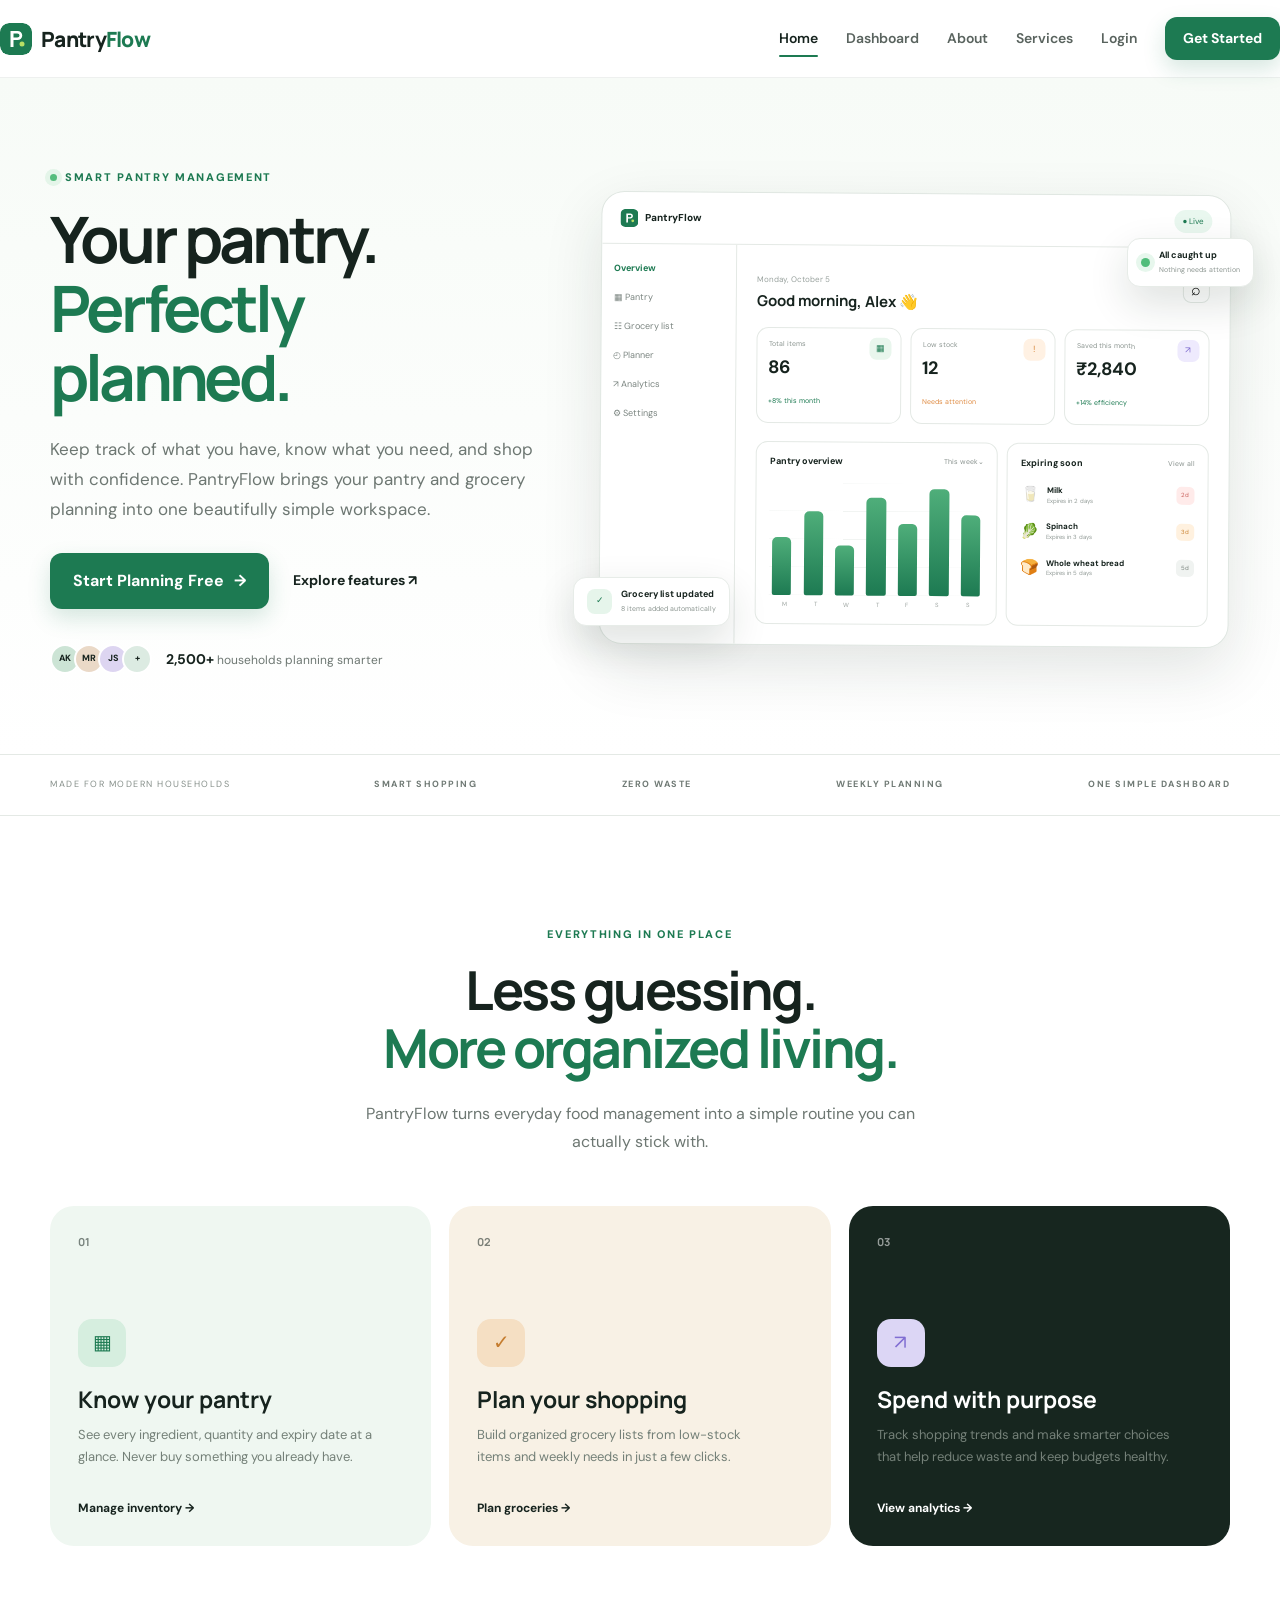
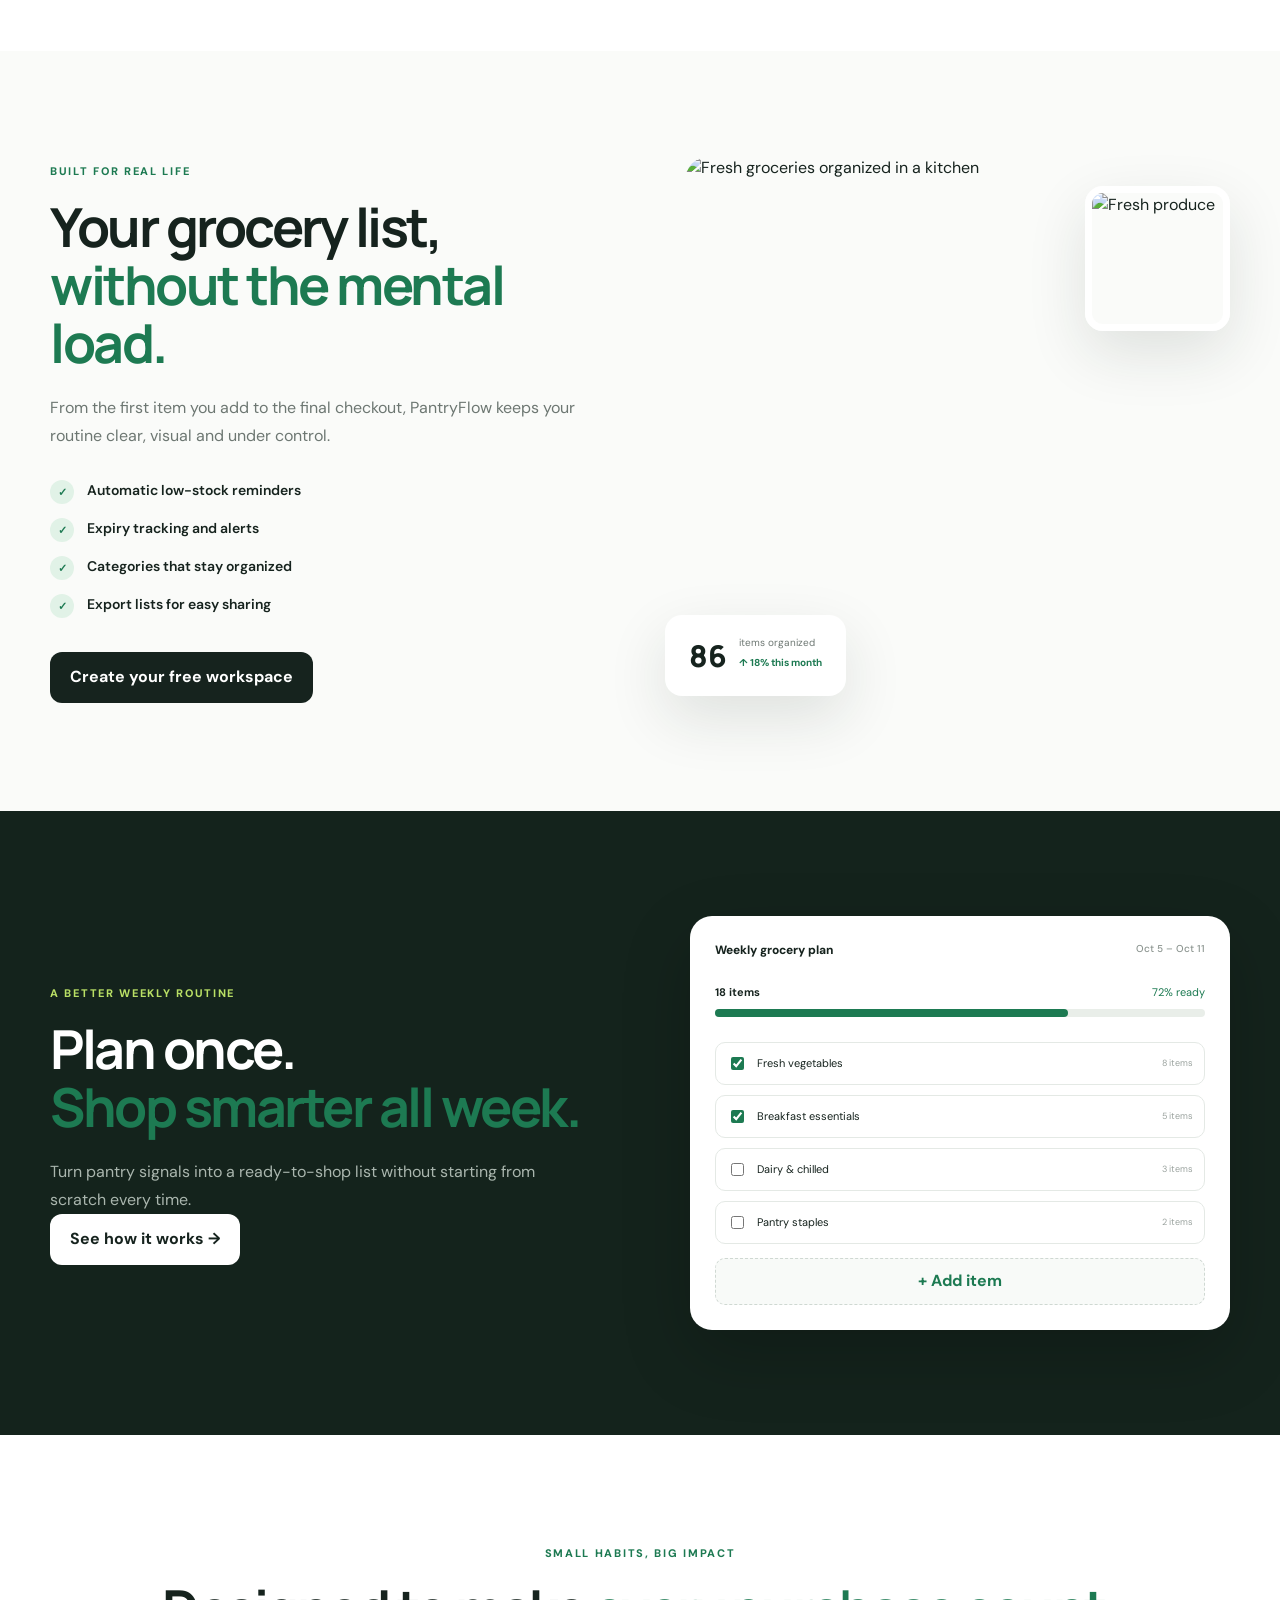
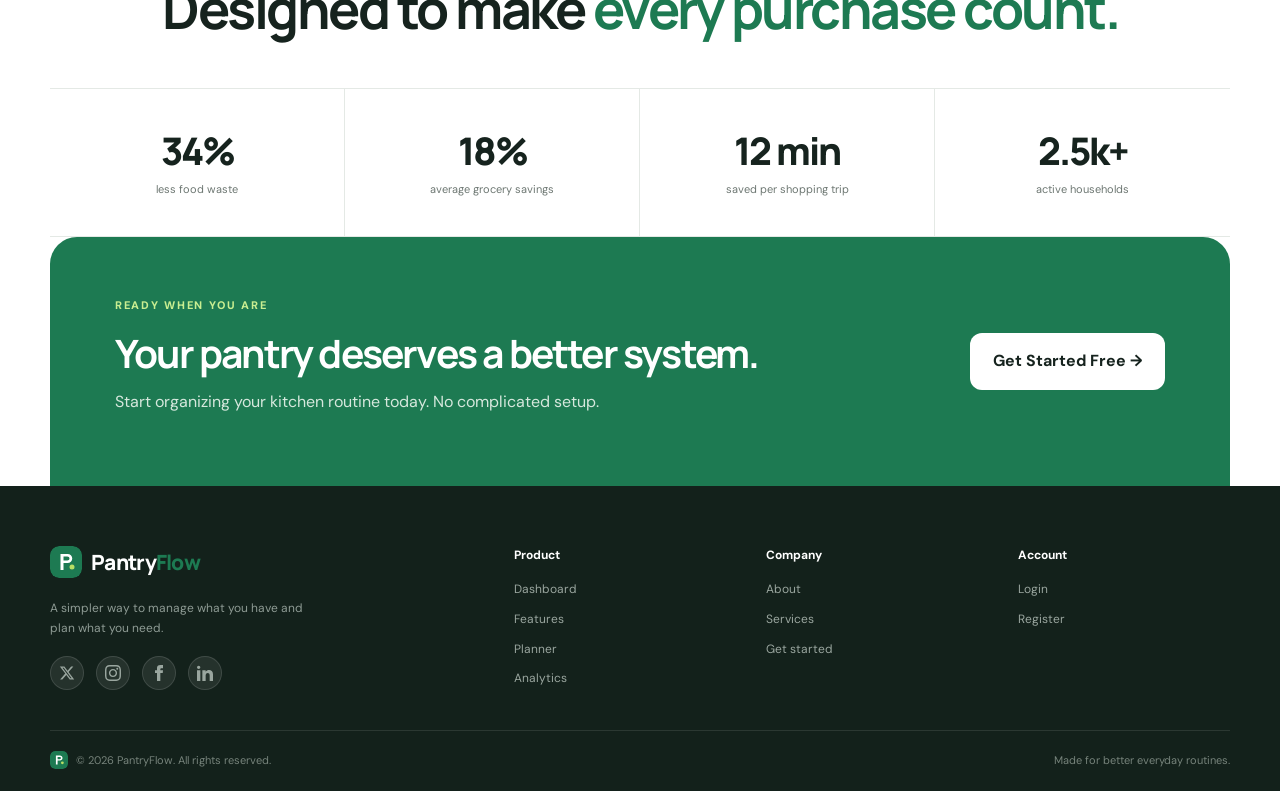
==== index.html @ ae9c7129 "first commit" ====
<!DOCTYPE html>
<html lang="en">
<head>
<meta charset="UTF-8">
<meta name="viewport" content="width=device-width,initial-scale=1.0">
<title>PantryFlow — Smart Pantry & Grocery Planner</title>
<meta name="description" content="A premium pantry management and grocery planning experience.">
<link rel="icon" type="image/svg+xml" href="assets/favicon.svg">
<link rel="preconnect" href="https://fonts.googleapis.com">
<link rel="preconnect" href="https://fonts.gstatic.com" crossorigin>
<link href="https://fonts.googleapis.com/css2?family=DM+Sans:wght@400;500;600;700&family=Manrope:wght@600;700;800&display=swap" rel="stylesheet">
<link rel="stylesheet" href="assets/style.css">
</head>
<body>
<header class="site-header">
  <div class="container nav-wrap">
    <a class="brand" href="index.html">
      <img src="assets/favicon.svg" alt="PantryFlow Logo" class="header-fav-icon">
      <span>Pantry<span class="accent">Flow</span></span>
    </a>
    <button class="menu-toggle" aria-label="Open navigation"><i></i><i></i><i></i></button>
    <nav class="main-nav">
      <a class="active" href="index.html">Home</a>
      <a href="dashboard.html">Dashboard</a>
      <a href="about.html">About</a>
      <a href="services.html">Services</a>
      <a href="login.html">Login</a>
      <a class="btn btn-primary nav-btn" href="register.html">Get Started</a>
    </nav>
  </div>
</header>

<main>
<section class="hero"><div class="container hero-grid">
<div class="hero-copy reveal"><span class="eyebrow"><span class="live-dot"></span> Smart pantry management</span>
<h1>Your pantry.<br><span>Perfectly planned.</span></h1>
<p>Keep track of what you have, know what you need, and shop with confidence. PantryFlow brings your pantry and grocery planning into one beautifully simple workspace.</p>
<div class="hero-actions"><a class="btn btn-primary btn-lg" href="register.html">Start Planning Free <b>→</b></a><a class="text-link" href="services.html">Explore features ↗</a></div>
<div class="trust"><div class="avatars"><span>AK</span><span>MR</span><span>JS</span><span>+</span></div><p><strong>2,500+</strong> households planning smarter</p></div></div>

<div class="hero-art reveal delay-1">
<div class="floating-note note-top"><span class="status-dot"></span><div><b>All caught up</b><small>Nothing needs attention</small></div></div>
<div class="dashboard-window">
<div class="dash-head"><div class="dash-brand"><img src="assets/favicon.svg" alt="Logo" style="width:18px;height:18px;border-radius:4px;"> PantryFlow</div><span class="live-pill">● Live</span></div>
<div class="dash-layout"><aside class="dash-side"><b>Overview</b><span>▦ Pantry</span><span>☷ Grocery list</span><span>◴ Planner</span><span>↗ Analytics</span><span>⚙ Settings</span></aside>
<div class="dash-content"><div class="dash-welcome"><div><small>Monday, October 5</small><h3>Good morning, Alex 👋</h3></div><button>⌕</button></div>
<div class="dash-stats"><div class="d-stat"><span>▦</span><small>Total items</small><strong>86</strong><em>+8% this month</em></div><div class="d-stat"><span class="orange">!</span><small>Low stock</small><strong>12</strong><em class="warn">Needs attention</em></div><div class="d-stat"><span class="purple">↗</span><small>Saved this month</small><strong>₹2,840</strong><em>+14% efficiency</em></div></div>
<div class="dash-panels"><div class="dash-panel"><div class="panel-title"><b>Pantry overview</b><small>This week⌄</small></div><div class="bar-chart"><i style="height:52%"></i><i style="height:75%"></i><i style="height:45%"></i><i style="height:88%"></i><i style="height:65%"></i><i style="height:96%"></i><i style="height:73%"></i></div><div class="chart-days"><span>M</span><span>T</span><span>W</span><span>T</span><span>F</span><span>S</span><span>S</span></div></div>
<div class="dash-panel"><div class="panel-title"><b>Expiring soon</b><a>View all</a></div><div class="food"><span>🥛</span><div><b>Milk</b><small>Expires in 2 days</small></div><mark class="red">2d</mark></div><div class="food"><span>🥬</span><div><b>Spinach</b><small>Expires in 3 days</small></div><mark class="amber">3d</mark></div><div class="food"><span>🍞</span><div><b>Whole wheat bread</b><small>Expires in 5 days</small></div><mark>5d</mark></div></div></div>
</div></div></div>
<div class="floating-note note-bottom"><span class="check">✓</span><div><b>Grocery list updated</b><small>8 items added automatically</small></div></div>
</div></div></section>

<section class="brand-strip"><div class="container"><span>MADE FOR MODERN HOUSEHOLDS</span><b>SMART SHOPPING</b><b>ZERO WASTE</b><b>WEEKLY PLANNING</b><b>ONE SIMPLE DASHBOARD</b></div></section>

<section class="section"><div class="container"><div class="section-head center reveal"><span class="eyebrow">Everything in one place</span><h2>Less guessing.<br><span>More organized living.</span></h2><p>PantryFlow turns everyday food management into a simple routine you can actually stick with.</p></div>
<div class="feature-grid">
<article class="feature-card light reveal"><div class="card-no">01</div><div class="big-icon green">▦</div><h3>Know your pantry</h3><p>See every ingredient, quantity and expiry date at a glance. Never buy something you already have.</p><a href="services.html">Manage inventory →</a></article>
<article class="feature-card warm reveal delay-1"><div class="card-no">02</div><div class="big-icon orange">✓</div><h3>Plan your shopping</h3><p>Build organized grocery lists from low-stock items and weekly needs in just a few clicks.</p><a href="services.html">Plan groceries →</a></article>
<article class="feature-card dark reveal delay-2"><div class="card-no">03</div><div class="big-icon purple">↗</div><h3>Spend with purpose</h3><p>Track shopping trends and make smarter choices that help reduce waste and keep budgets healthy.</p><a href="services.html">View analytics →</a></article>
</div></div></section>

<section class="section split"><div class="container split-grid"><div class="section-head reveal"><span class="eyebrow">Built for real life</span><h2>Your grocery list, <span>without the mental load.</span></h2><p>From the first item you add to the final checkout, PantryFlow keeps your routine clear, visual and under control.</p>
<ul class="checks"><li><b>✓</b> Automatic low-stock reminders</li><li><b>✓</b> Expiry tracking and alerts</li><li><b>✓</b> Categories that stay organized</li><li><b>✓</b> Export lists for easy sharing</li></ul><a class="btn btn-dark" href="register.html">Create your free workspace</a></div>
<div class="photo-stack reveal delay-1"><img class="main-photo" src="https://images.unsplash.com/photo-1542838132-92c53300491e?auto=format&fit=crop&w=1100&q=85" alt="Fresh groceries organized in a kitchen"><div class="photo-card"><strong>86</strong><span>items organized</span><em>↑ 18% this month</em></div><div class="photo-small"><img src="https://images.unsplash.com/photo-1601598851547-4302969d85b4?auto=format&fit=crop&w=500&q=80" alt="Fresh produce"></div></div></div></section>

<section class="section dark-section"><div class="container dark-grid"><div class="section-head reveal"><span class="eyebrow pale">A better weekly routine</span><h2>Plan once.<br><span>Shop smarter all week.</span></h2><p>Turn pantry signals into a ready-to-shop list without starting from scratch every time.</p><a class="btn btn-white" href="services.html">See how it works →</a></div><div class="planner-card reveal delay-1"><div class="planner-top"><span>Weekly grocery plan</span><small>Oct 5 – Oct 11</small></div><div class="planner-progress"><div><b>18 items</b><span>72% ready</span></div><i><b></b></i></div><div class="planner-list"><label><input type="checkbox" checked><span>Fresh vegetables</span><em>8 items</em></label><label><input type="checkbox" checked><span>Breakfast essentials</span><em>5 items</em></label><label><input type="checkbox"><span>Dairy & chilled</span><em>3 items</em></label><label><input type="checkbox"><span>Pantry staples</span><em>2 items</em></label></div><button class="full-btn">+ Add item</button></div></div></section>

<section class="section" style="padding-bottom: 0;"><div class="container stats-section"><div class="section-head center reveal"><span class="eyebrow">Small habits, big impact</span><h2>Designed to make <span>every purchase count.</span></h2></div><div class="numbers"><div><strong>34%</strong><span>less food waste</span></div><div><strong>18%</strong><span>average grocery savings</span></div><div><strong>12 min</strong><span>saved per shopping trip</span></div><div><strong>2.5k+</strong><span>active households</span></div></div></div></section>

<section class="cta"><div class="container cta-box"><div><span class="eyebrow">Ready when you are</span><h2>Your pantry deserves a better system.</h2><p>Start organizing your kitchen routine today. No complicated setup.</p></div><a class="btn btn-white btn-lg" href="register.html">Get Started Free →</a></div></section>
</main>

<footer class="footer">
  <div class="container footer-grid">
    <div>
      <a class="brand light-brand" href="index.html">
        <img src="assets/favicon.svg" alt="PantryFlow Logo" class="footer-fav-icon">
        <span>Pantry<span class="accent">Flow</span></span>
      </a>
      <p>A simpler way to manage what you have and plan what you need.</p>
      <div class="footer-social">
        <a href="#" class="social-icon" aria-label="Twitter">
          <svg viewBox="0 0 24 24"><path d="M18.244 2.25h3.308l-7.227 8.26 8.502 11.24H16.17l-5.214-6.817L4.99 21.75H1.68l7.73-8.835L1.254 2.25H8.08l4.713 6.231zm-1.161 17.52h1.833L7.084 4.126H5.117z"/></svg>
        </a>
        <a href="#" class="social-icon" aria-label="Instagram">
          <svg viewBox="0 0 24 24"><path d="M12 2.163c3.204 0 3.584.012 4.85.07 3.252.148 4.771 1.691 4.919 4.919.058 1.265.069 1.645.069 4.849 0 3.205-.012 3.584-.069 4.849-.149 3.225-1.664 4.771-4.919 4.919-1.266.058-1.644.07-4.85.07-3.204 0-3.584-.012-4.849-.07-3.26-.149-4.771-1.699-4.919-4.92-.058-1.265-.07-1.644-.07-4.849 0-3.204.013-3.583.07-4.849.149-3.227 1.664-4.771 4.919-4.919 1.266-.057 1.645-.069 4.849-.069zm0-2.163c-3.259 0-3.667.014-4.947.072-4.358.2-6.78 2.618-6.98 6.98-.059 1.281-.073 1.689-.073 4.948 0 3.259.014 3.668.072 4.948.2 4.358 2.618 6.78 6.98 6.98 1.281.058 1.689.072 4.948.072 3.259 0 3.668-.014 4.948-.072 4.354-.2 6.782-2.618 6.979-6.98.059-1.28.073-1.689.073-4.948 0-3.259-.014-3.667-.072-4.947-.196-4.354-2.617-6.78-6.979-6.98-1.281-.059-1.69-.073-4.949-.073zm0 5.838c-3.403 0-6.162 2.759-6.162 6.162s2.759 6.163 6.162 6.163 6.162-2.759 6.162-6.163c0-3.403-2.759-6.162-6.162-6.162zm0 10.162c-2.209 0-4-1.79-4-4 0-2.209 1.791-4 4-4s4 1.791 4 4c0 2.21-1.791 4-4 4zm6.406-11.845c-.796 0-1.441.645-1.441 1.44s.645 1.44 1.441 1.44c.795 0 1.439-.645 1.439-1.44s-.644-1.44-1.439-1.44z"/></svg>
        </a>
        <a href="#" class="social-icon" aria-label="Facebook">
          <svg viewBox="0 0 24 24"><path d="M9 8H6v4h3v12h5V12h3.642L18 8h-4V6.333C14 5.374 14.5 5 15.5 5H18V0h-3.808C10.592 0 9 1.583 9 4.615V8z"/></svg>
        </a>
        <a href="#" class="social-icon" aria-label="LinkedIn">
          <svg viewBox="0 0 24 24"><path d="M4.98 3.5c0 1.381-1.11 2.5-2.48 2.5s-2.48-1.119-2.48-2.5c0-1.38 1.11-2.5 2.48-2.5s2.48 1.12 2.48 2.5zm.02 4.5h-5v16h5v-16zm7.982 0h-4.968v16h4.969v-8.399c0-4.67 6.029-5.052 6.029 0v8.399h4.988v-10.131c0-7.88-8.922-7.593-11.018-3.714v-2.156z"/></svg>
        </a>
      </div>
    </div>
    <div><b>Product</b><a href="dashboard.html">Dashboard</a><a href="services.html">Features</a><a href="services.html">Planner</a><a href="services.html">Analytics</a></div>
    <div><b>Company</b><a href="about.html">About</a><a href="services.html">Services</a><a href="register.html">Get started</a></div>
    <div><b>Account</b><a href="login.html">Login</a><a href="register.html">Register</a></div>
  </div>
  <div class="container footer-bottom">
    <div class="footer-copy">
      <img src="assets/favicon.svg" alt="PantryFlow Favicon" class="footer-bottom-icon">
      <span>© 2026 PantryFlow. All rights reserved.</span>
    </div>
    <span>Made for better everyday routines.</span>
  </div>
</footer>

<button id="backToTop" class="back-to-top" aria-label="Back to top">↑</button>
<script src="assets/script.js"></script>
</body>
</html>
---- assets/style.css ----
:root {
  --green: #1d7a52;
  --green2: #2c9b68;
  --lime: #b9df65;
  --ink: #16231e;
  --muted: #6d7772;
  --line: #e4e9e5;
  --cream: #f6f3ea;
  --soft: #f4f7f4;
  --dark: #13211b;
  --orange: #f4a65a;
  --purple: #9583e6;
  --red: #df6d69;
  --white: #fff;
  --shadow: 0 22px 60px rgba(21, 43, 34, 0.12);
  --radius: 24px;
}

* {
  box-sizing: border-box;
}

html {
  scroll-behavior: smooth;
}

body {
  margin: 0;
  font-family: "DM Sans", sans-serif;
  color: var(--ink);
  background: #fff;
  line-height: 1.55;
}

h1, h2, h3 {
  font-family: "Manrope", sans-serif;
  line-height: 1.08;
  margin: 0;
}

a {
  text-decoration: none;
  color: inherit;
}

button, input, select {
  font: inherit;
}

.container {
  width: min(1180px, calc(100% - 48px));
  margin: auto;
}

/* Header & Navigation */
.site-header {
  height: 78px;
  display: flex;
  align-items: center;
  background: rgba(255, 255, 255, 0.94);
  backdrop-filter: blur(16px);
  border-bottom: 1px solid rgba(20, 50, 35, 0.07);
  position: sticky;
  top: 0;
  z-index: 50;
}

.nav-wrap {
  display: flex;
  align-items: center;
  justify-content: space-between;
  width: 100%;
}

.brand {
  display: inline-flex;
  align-items: center;
  gap: 9px;
  font: 800 21px "Manrope", sans-serif;
  letter-spacing: -0.7px;
  color: var(--ink);
}

.accent {
  color: var(--green);
}

.brand-mark {
  width: 35px;
  height: 35px;
  border-radius: 11px;
  display: grid;
  place-items: center;
  color: #fff;
  background: var(--green);
  font: 800 18px "Manrope", sans-serif;
  box-shadow: 0 8px 18px rgba(29, 122, 82, 0.2);
}

.brand-mark.mini {
  width: 25px;
  height: 25px;
  border-radius: 7px;
  font-size: 13px;
}

.header-fav-icon {
  width: 32px;
  height: 32px;
  border-radius: 9px;
  object-fit: cover;
}

.main-nav {
  display: flex;
  align-items: center;
  gap: 28px;
  font-size: 14px;
  font-weight: 600;
  color: #59635e;
}

.main-nav > a:not(.btn) {
  position: relative;
  padding: 24px 0;
  transition: color 0.2s ease;
}

.main-nav > a.active,
.main-nav > a:hover {
  color: var(--ink);
}

.main-nav > a.active:after {
  content: "";
  position: absolute;
  height: 2.5px;
  background: var(--green);
  bottom: 16px;
  left: 0;
  right: 0;
  border-radius: 2px;
}

.btn {
  border: 0;
  cursor: pointer;
  display: inline-flex;
  align-items: center;
  justify-content: center;
  gap: 10px;
  padding: 13px 20px;
  border-radius: 12px;
  font-weight: 700;
  transition: 0.25s;
}

.btn-primary {
  background: var(--green);
  color: #fff;
  box-shadow: 0 9px 22px rgba(29, 122, 82, 0.18);
}

.btn-primary:hover {
  background: #176443;
  transform: translateY(-2px);
}

.btn-lg {
  padding: 16px 23px;
}

.btn-dark {
  background: var(--ink);
  color: #fff;
}

.btn-white {
  background: #fff;
  color: var(--ink);
}

.nav-btn {
  padding: 11px 18px;
}

.menu-toggle {
  display: none;
  background: none;
  border: 0;
  cursor: pointer;
}

.sidebar-toggle {
  display: none;
}

/* Hero Section */
.hero {
  background: linear-gradient(180deg, #f7fbf7 0, #fff 100%);
  padding: 86px 0 80px;
  overflow: hidden;
}

.hero-grid {
  display: grid;
  grid-template-columns: 0.88fr 1.12fr;
  gap: 55px;
  align-items: center;
}

.eyebrow {
  display: inline-flex;
  align-items: center;
  gap: 8px;
  color: var(--green);
  text-transform: uppercase;
  letter-spacing: 1.7px;
  font-size: 11px;
  font-weight: 800;
  margin-bottom: 18px;
}

.live-dot {
  width: 7px;
  height: 7px;
  border-radius: 50%;
  background: #55bd7d;
  box-shadow: 0 0 0 5px #e4f5e9;
}

.hero h1 {
  font-size: clamp(46px, 5vw, 72px);
  letter-spacing: -3.8px;
  max-width: 620px;
}

.hero h1 span,
.section-head h2 span,
.inner-hero h1 span {
  color: var(--green);
}

.hero-copy > p {
  font-size: 17px;
  line-height: 1.75;
  color: var(--muted);
  max-width: 540px;
  margin: 24px 0 28px;
}

.hero-actions {
  display: flex;
  align-items: center;
  gap: 24px;
}

.text-link {
  font-weight: 700;
  font-size: 14px;
}

.text-link:hover {
  color: var(--green);
}

.trust {
  display: flex;
  align-items: center;
  gap: 14px;
  margin-top: 35px;
}

.trust p {
  margin: 0;
  color: var(--muted);
  font-size: 12px;
}

.trust p strong {
  color: var(--ink);
  font-size: 14px;
}

.avatars {
  display: flex;
}

.avatars span {
  width: 30px;
  height: 30px;
  border-radius: 50%;
  background: #dcebe2;
  border: 2px solid #fff;
  margin-left: -6px;
  display: grid;
  place-items: center;
  font-size: 9px;
  font-weight: 800;
}

.avatars span:first-child {
  margin: 0;
  background: #cce4d5;
}

.avatars span:nth-child(2) {
  background: #ead9c7;
}

.avatars span:nth-child(3) {
  background: #ddd5f1;
}

.hero-art {
  position: relative;
  min-width: 0;
}

.dashboard-window {
  background: #fff;
  border: 1px solid #e0e7e2;
  border-radius: 23px;
  box-shadow: var(--shadow);
  overflow: hidden;
  transform: rotate(0.4deg);
}

.dash-head {
  height: 52px;
  border-bottom: 1px solid var(--line);
  display: flex;
  align-items: center;
  justify-content: space-between;
  padding: 0 18px;
  font-size: 10px;
}

.dash-brand {
  display: flex;
  align-items: center;
  gap: 7px;
  font-weight: 800;
}

.live-pill {
  background: #e9f7ef;
  color: var(--green);
  padding: 5px 8px;
  border-radius: 20px;
  font-size: 8px;
}

.dash-layout {
  display: grid;
  grid-template-columns: 135px 1fr;
  min-height: 360px;
}

.dash-side {
  padding: 18px 12px;
  border-right: 1px solid var(--line);
  display: flex;
  flex-direction: column;
  gap: 15px;
  font-size: 9px;
  color: #7b8580;
}

.dash-side b {
  color: var(--green);
}

.dash-content {
  padding: 20px;
}

.dash-welcome {
  display: flex;
  justify-content: space-between;
  align-items: center;
}

.dash-welcome small {
  font-size: 8px;
  color: #99a29e;
}

.dash-welcome h3 {
  font-size: 15px;
  margin-top: 3px;
}

.dash-welcome button {
  border: 1px solid var(--line);
  background: #fff;
  border-radius: 8px;
  width: 27px;
  height: 27px;
}

.dash-stats {
  display: grid;
  grid-template-columns: repeat(3, 1fr);
  gap: 9px;
  margin: 18px 0;
}

.d-stat {
  border: 1px solid var(--line);
  border-radius: 12px;
  padding: 11px;
  position: relative;
}

.d-stat > span {
  position: absolute;
  right: 9px;
  top: 9px;
  background: #e9f6ed;
  color: var(--green);
  width: 22px;
  height: 22px;
  border-radius: 7px;
  display: grid;
  place-items: center;
  font-size: 9px;
}

.d-stat > span.orange {
  background: #fff1e3;
  color: #d8893d;
}

.d-stat > span.purple {
  background: #eeeafd;
  color: #7d69ce;
}

.d-stat small {
  display: block;
  font-size: 7px;
  color: #8b9590;
}

.d-stat strong {
  display: block;
  font-size: 18px;
  margin: 4px 0;
}

.d-stat em {
  font-size: 7px;
  color: var(--green);
  font-style: normal;
}

.d-stat em.warn {
  color: #df8b42;
}

.dash-panels {
  display: grid;
  grid-template-columns: 1.2fr 1fr;
  gap: 9px;
}

.dash-panel {
  border: 1px solid var(--line);
  border-radius: 12px;
  padding: 13px;
}

.panel-title {
  display: flex;
  justify-content: space-between;
  align-items: center;
  font-size: 9px;
}

.panel-title small,
.panel-title a {
  font-size: 7px;
  color: #89928e;
}

.bar-chart {
  height: 112px;
  display: flex;
  align-items: end;
  justify-content: space-around;
  gap: 6px;
  margin-top: 15px;
  background: repeating-linear-gradient(to bottom, transparent 0, transparent 27px, #f0f3f1 28px);
}

.bar-chart i {
  display: block;
  width: 9%;
  max-width: 20px;
  border-radius: 5px 5px 2px 2px;
  background: linear-gradient(#4fae7a, var(--green));
}

.chart-days {
  display: flex;
  justify-content: space-around;
  color: #9ba39f;
  font-size: 6px;
  margin-top: 5px;
}

.food {
  display: flex;
  align-items: center;
  gap: 7px;
  margin-top: 13px;
}

.food > span {
  font-size: 15px;
}

.food div {
  flex: 1;
}

.food b, .food small {
  display: block;
}

.food b {
  font-size: 8px;
}

.food small {
  font-size: 6px;
  color: #929b97;
}

.food mark, .item-list mark {
  font-size: 6px;
  border-radius: 5px;
  padding: 4px 5px;
  background: #f0f3f1;
  color: #77817b;
}

.food mark.red, .item-list mark.red {
  background: #ffebea;
  color: #c75e59;
}

.food mark.amber, .item-list mark.amber {
  background: #fff1df;
  color: #c98332;
}

.floating-note {
  position: absolute;
  background: #fff;
  border: 1px solid #e7ece8;
  box-shadow: 0 16px 40px rgba(18, 43, 31, 0.14);
  border-radius: 13px;
  padding: 10px 13px;
  display: flex;
  gap: 9px;
  align-items: center;
  z-index: 3;
  font-size: 9px;
}

.floating-note small, .floating-note b {
  display: block;
}

.floating-note small {
  color: #8b9590;
  font-size: 7px;
  margin-top: 2px;
}

.note-top {
  right: -24px;
  top: 45px;
}

.note-bottom {
  left: -27px;
  bottom: 20px;
}

.status-dot {
  width: 9px;
  height: 9px;
  background: #51bd7b;
  border-radius: 50%;
  box-shadow: 0 0 0 5px #e7f7ed;
}

.check {
  width: 25px;
  height: 25px;
  background: #e6f5eb;
  color: var(--green);
  border-radius: 8px;
  display: grid;
  place-items: center;
}

.brand-strip {
  border-top: 1px solid var(--line);
  border-bottom: 1px solid var(--line);
  padding: 23px 0;
  color: #87908b;
}

.brand-strip .container {
  display: flex;
  align-items: center;
  justify-content: space-between;
  font-size: 9px;
  letter-spacing: 1.5px;
}

.brand-strip b {
  font-size: 9px;
  color: #6f7974;
}

.section {
  padding: 105px 0;
}

.section-head h2 {
  font-size: clamp(38px, 4.2vw, 58px);
  letter-spacing: -2.5px;
}

.section-head > p {
  color: var(--muted);
  font-size: 16px;
  line-height: 1.75;
  max-width: 590px;
  margin: 22px 0 0;
}

.center {
  text-align: center;
}

.center > p {
  margin-left: auto;
  margin-right: auto;
}

.feature-grid {
  display: grid;
  grid-template-columns: repeat(3, 1fr);
  gap: 18px;
  margin-top: 50px;
}

.feature-card {
  min-height: 340px;
  border-radius: 24px;
  padding: 28px;
  position: relative;
  overflow: hidden;
}

.feature-card.light {
  background: #eff7f1;
}

.feature-card.warm {
  background: #f8f1e5;
}

.feature-card.dark {
  background: #17261f;
  color: #fff;
}

.card-no {
  font: 700 11px "Manrope", sans-serif;
  opacity: 0.55;
}

.big-icon {
  width: 48px;
  height: 48px;
  border-radius: 14px;
  display: grid;
  place-items: center;
  margin: 70px 0 20px;
  font-size: 20px;
}

.big-icon.green {
  background: #d6eedf;
  color: var(--green);
}

.big-icon.orange {
  background: #f5dfc3;
  color: #c57c2e;
}

.big-icon.purple {
  background: #dcd6f5;
  color: #806ed2;
}

.feature-card h3 {
  font-size: 23px;
}

.feature-card p {
  font-size: 13px;
  line-height: 1.7;
  color: #748078;
  max-width: 300px;
}

.dark-card p {
  color: #adb8b1;
}

.feature-card a {
  position: absolute;
  bottom: 28px;
  font-size: 12px;
  font-weight: 700;
}

.split {
  background: #fafbf9;
}

.split-grid {
  display: grid;
  grid-template-columns: 1fr 1fr;
  gap: 90px;
  align-items: center;
}

.checks {
  list-style: none;
  padding: 0;
  margin: 30px 0 34px;
  display: grid;
  gap: 14px;
}

.checks li {
  font-size: 14px;
  font-weight: 600;
}

.checks b {
  display: inline-grid;
  place-items: center;
  width: 24px;
  height: 24px;
  border-radius: 50%;
  background: #e1f2e7;
  color: var(--green);
  margin-right: 10px;
  font-size: 11px;
}

.photo-stack {
  position: relative;
  padding: 0 35px 50px 0;
}

.main-photo {
  width: 100%;
  height: 500px;
  object-fit: cover;
  border-radius: 25px;
  display: block;
}

.photo-card {
  position: absolute;
  left: -20px;
  bottom: 10px;
  background: #fff;
  padding: 20px 24px;
  border-radius: 17px;
  box-shadow: var(--shadow);
  display: grid;
  grid-template-columns: auto 1fr;
  column-gap: 12px;
}

.photo-card strong {
  font: 800 30px "Manrope", sans-serif;
  grid-row: span 2;
}

.photo-card span {
  font-size: 10px;
  color: var(--muted);
}

.photo-card em {
  font-size: 10px;
  color: var(--green);
  font-style: normal;
  font-weight: 700;
}

.photo-small {
  position: absolute;
  right: 0;
  top: 30px;
  width: 145px;
  height: 145px;
  border: 7px solid #fff;
  border-radius: 18px;
  overflow: hidden;
  box-shadow: var(--shadow);
}

.photo-small img {
  width: 100%;
  height: 100%;
  object-fit: cover;
}

.dark-section {
  background: #14231c;
  color: #fff;
}

.dark-section .section-head > p {
  color: #aab6ae;
}

.eyebrow.pale {
  color: #b9df65;
}

.dark-grid {
  display: grid;
  grid-template-columns: 1fr 1fr;
  gap: 100px;
  align-items: center;
}

.planner-card {
  background: #fff;
  color: var(--ink);
  border-radius: 22px;
  padding: 25px;
  box-shadow: 0 25px 70px rgba(0, 0, 0, 0.2);
}

.planner-top {
  display: flex;
  justify-content: space-between;
  font-size: 12px;
  font-weight: 800;
}

.planner-top small {
  font-weight: 500;
  color: #8a938e;
}

.planner-progress {
  margin: 25px 0;
}

.planner-progress div {
  display: flex;
  justify-content: space-between;
  font-size: 11px;
  margin-bottom: 8px;
}

.planner-progress span {
  color: var(--green);
}

.planner-progress > i {
  display: block;
  height: 8px;
  background: #e9eee9;
  border-radius: 20px;
}

.planner-progress > i b {
  display: block;
  width: 72%;
  height: 100%;
  background: var(--green);
  border-radius: 20px;
}

.planner-list {
  display: grid;
  gap: 10px;
}

.planner-list label {
  display: flex;
  align-items: center;
  gap: 10px;
  border: 1px solid var(--line);
  padding: 11px;
  border-radius: 10px;
  font-size: 11px;
}

.planner-list input {
  accent-color: var(--green);
}

.planner-list em {
  margin-left: auto;
  color: #9aa29e;
  font-size: 9px;
  font-style: normal;
}

.full-btn {
  width: 100%;
  margin-top: 14px;
  border: 1px dashed #cfd8d2;
  background: #f8faf8;
  border-radius: 10px;
  padding: 10px;
  color: var(--green);
  font-weight: 700;
}

.numbers {
  display: grid;
  grid-template-columns: repeat(4, 1fr);
  border-top: 1px solid var(--line);
  border-bottom: 1px solid var(--line);
  margin-top: 50px;
}

.numbers div {
  padding: 35px 20px;
  border-right: 1px solid var(--line);
  text-align: center;
}

.numbers div:last-child {
  border: 0;
}

.numbers strong {
  display: block;
  font: 800 38px "Manrope", sans-serif;
  letter-spacing: -2px;
}

.numbers span {
  font-size: 11px;
  color: var(--muted);
}

/* CTA Section - Touch section above with ZERO gap */
.cta {
  padding: 0;
  margin-top: 0;
}

.cta-box {
  background: var(--green);
  border-radius: 27px 27px 0 0;
  padding: 55px 65px;
  color: #fff;
  display: flex;
  align-items: center;
  justify-content: space-between;
  gap: 30px;
}

.cta-box .eyebrow {
  color: #c9ee91;
}

.cta-box h2 {
  font-size: 39px;
  letter-spacing: -1.8px;
  max-width: 650px;
}

.cta-box p {
  color: #d6e8dd;
}

/* Footer & Social Icons */
.footer {
  background: #13211b;
  color: #d8e0dc;
  padding: 60px 0 22px;
}

.footer-grid {
  display: grid;
  grid-template-columns: 2fr repeat(3, 1fr);
  gap: 40px;
}

.light-brand {
  color: #fff;
}

.footer-fav-icon {
  width: 32px;
  height: 32px;
  border-radius: 9px;
  object-fit: contain;
  vertical-align: middle;
}

.footer-grid p {
  color: #8e9b94;
  font-size: 12px;
  max-width: 280px;
  line-height: 1.7;
}

.footer-grid > div:not(:first-child) {
  display: flex;
  flex-direction: column;
  gap: 11px;
  font-size: 12px;
}

.footer-grid b {
  color: #fff;
  margin-bottom: 5px;
}

.footer-grid a:not(.brand) {
  color: #9aa69f;
}

.footer-grid a:hover {
  color: #fff;
}

.footer-social {
  display: flex;
  align-items: center;
  gap: 12px;
  margin-top: 18px;
}

.social-icon {
  width: 34px;
  height: 34px;
  border-radius: 50%;
  background: rgba(255, 255, 255, 0.08);
  border: 1px solid rgba(255, 255, 255, 0.12);
  display: grid;
  place-items: center;
  color: #a4b3aa;
  transition: all 0.25s ease;
}

.social-icon:hover {
  background: var(--green);
  color: #fff;
  border-color: var(--green);
  transform: translateY(-2px);
}

.social-icon svg {
  width: 16px;
  height: 16px;
  fill: currentColor;
}

.footer-bottom {
  border-top: 1px solid rgba(255, 255, 255, 0.1);
  margin-top: 40px;
  padding-top: 20px;
  display: flex;
  justify-content: space-between;
  align-items: center;
  color: #76837b;
  font-size: 11px;
}

.footer-copy {
  display: inline-flex;
  align-items: center;
  gap: 8px;
}

.footer-bottom-icon {
  width: 18px;
  height: 18px;
  border-radius: 5px;
  object-fit: contain;
}

/* Back to Top Button */
.back-to-top {
  position: fixed;
  bottom: 28px;
  right: 28px;
  width: 44px;
  height: 44px;
  border-radius: 50%;
  background: var(--green);
  color: #ffffff;
  border: 0;
  font-size: 18px;
  font-weight: bold;
  box-shadow: 0 8px 24px rgba(29, 122, 82, 0.35);
  cursor: pointer;
  display: grid;
  place-items: center;
  z-index: 999;
  opacity: 0;
  visibility: hidden;
  transition: opacity 0.3s ease, visibility 0.3s ease, transform 0.2s ease, background-color 0.2s ease;
}

.back-to-top.show {
  opacity: 1;
  visibility: visible;
}

.back-to-top:hover {
  background: #166041;
  transform: translateY(-3px);
}

/* Inner pages */
.inner-hero {
  padding: 95px 0 100px;
  background: #f4f8f4;
}

.inner-grid {
  display: grid;
  grid-template-columns: 1fr 1fr;
  gap: 70px;
  align-items: center;
}

.inner-hero h1 {
  font-size: clamp(48px, 5.5vw, 70px);
  letter-spacing: -3.8px;
}

.inner-hero p {
  font-size: 17px;
  line-height: 1.75;
  color: var(--muted);
  max-width: 580px;
  margin-top: 25px;
}

.inner-image img {
  width: 100%;
  height: 430px;
  object-fit: cover;
  border-radius: 27px;
  box-shadow: var(--shadow);
}

.story-grid {
  display: grid;
  grid-template-columns: 0.8fr 1.2fr;
  gap: 100px;
}

.large-copy {
  font: 600 23px/1.5 "Manrope", sans-serif;
  color: var(--ink);
}

.story-grid p:not(.large-copy) {
  color: var(--muted);
  line-height: 1.8;
}

.values {
  background: #fafbf9;
}

.value-grid {
  display: grid;
  grid-template-columns: repeat(3, 1fr);
  gap: 20px;
  margin-top: 50px;
}

.value-grid article {
  background: #fff;
  border: 1px solid var(--line);
  border-radius: 20px;
  padding: 28px;
}

.value-grid article > span {
  color: var(--green);
  font-weight: 800;
  font-size: 11px;
}

.value-grid h3 {
  font-size: 23px;
  margin: 50px 0 10px;
}

.value-grid p {
  color: var(--muted);
  font-size: 13px;
}

.image-banner {
  height: 470px;
  position: relative;
  overflow: hidden;
  color: #fff;
  display: flex;
  align-items: center;
}

.image-banner:after {
  content: "";
  position: absolute;
  inset: 0;
  background: linear-gradient(90deg, rgba(13, 34, 25, 0.78), rgba(13, 34, 25, 0.25));
}

.image-banner img {
  position: absolute;
  inset: 0;
  width: 100%;
  height: 100%;
  object-fit: cover;
}

.image-banner > div {
  position: relative;
  z-index: 2;
  width: min(1180px, calc(100% - 48px));
  margin: auto;
}

.image-banner h2 {
  font-size: 50px;
  letter-spacing: -2.5px;
  max-width: 650px;
}

.services-hero {
  padding-bottom: 75px;
}

.services-hero h1 {
  max-width: 800px;
  margin: auto;
}

.service-grid {
  display: grid;
  grid-template-columns: repeat(3, 1fr);
  gap: 18px;
}

.service-card {
  border: 1px solid var(--line);
  border-radius: 22px;
  padding: 28px;
  min-height: 290px;
  transition: 0.25s;
}

.service-card:hover {
  transform: translateY(-5px);
  box-shadow: var(--shadow);
  border-color: #cfded4;
}

.service-icon {
  width: 52px;
  height: 52px;
  border-radius: 15px;
  display: grid;
  place-items: center;
  font-size: 20px;
  margin-bottom: 30px;
}

.service-icon.green {
  background: #e0f2e6;
  color: var(--green);
}

.service-icon.orange {
  background: #fff0dd;
  color: #cf8431;
}

.service-icon.purple {
  background: #eeeafd;
  color: #806fd0;
}

.service-icon.blue {
  background: #e4f0f8;
  color: #4682ad;
}

.service-icon.red {
  background: #fbe7e6;
  color: #c25c58;
}

.service-icon.dark {
  background: #e8ece9;
  color: #33443c;
}

.service-card > span {
  font-size: 10px;
  color: #9ba39e;
}

.service-card h3 {
  font-size: 21px;
  margin: 7px 0;
}

.service-card p {
  font-size: 12px;
  color: var(--muted);
  line-height: 1.7;
}

.service-card a {
  font-size: 11px;
  font-weight: 800;
  color: var(--green);
}

.feature-showcase {
  background: #f7f8f5;
}

.showcase-grid {
  display: grid;
  grid-template-columns: 1fr 1fr;
  gap: 85px;
  align-items: center;
}

.showcase-image img {
  width: 100%;
  height: 470px;
  object-fit: cover;
  border-radius: 25px;
}

/* Authentication Pages (Login & Register) */
.auth-body {
  min-height: 100vh;
  background: #f3f7f3;
  margin: 0;
}

/* Brand logo positioned directly ABOVE the heading inside form card */
.auth-form-brand {
  display: inline-flex;
  align-items: center;
  gap: 9px;
  margin-bottom: 22px;
  font: 800 24px "Manrope", sans-serif;
  color: var(--ink);
  text-decoration: none;
}

.auth-shell {
  min-height: 100vh;
  display: grid;
  grid-template-columns: 1.05fr 0.95fr;
}

.auth-visual {
  background: linear-gradient(90deg, rgba(11, 34, 24, 0.75), rgba(11, 34, 24, 0.2)), url("https://images.unsplash.com/photo-1556911220-bff31c812dba?auto=format&fit=crop&w=1500&q=85") center/cover;
  position: relative;
  color: #fff;
}

.register-visual {
  background: linear-gradient(90deg, rgba(11, 34, 24, 0.78), rgba(11, 34, 24, 0.15)), url("https://images.unsplash.com/photo-1543353071-873f17a7a088?auto=format&fit=crop&w=1500&q=85") center/cover;
}

.auth-overlay {
  position: absolute;
  left: 11%;
  bottom: 11%;
  max-width: 530px;
}

.auth-overlay h1 {
  font-size: 52px;
  letter-spacing: -2.8px;
}

.auth-overlay h1 span {
  color: #c3e87a;
}

.auth-overlay p {
  color: #dce7e0;
  max-width: 450px;
}

.auth-mini, .testimonial {
  margin-top: 30px;
  background: rgba(255, 255, 255, 0.13);
  backdrop-filter: blur(12px);
  border: 1px solid rgba(255, 255, 255, 0.15);
  border-radius: 15px;
  padding: 15px 18px;
  display: inline-flex;
  gap: 12px;
  align-items: center;
  font-size: 11px;
}

.auth-mini b {
  font-size: 25px;
}

.auth-mini span {
  color: #dce6e0;
}

.testimonial {
  display: block;
  max-width: 330px;
  color: #fff;
  line-height: 1.5;
}

.testimonial small {
  display: block;
  color: #bdd4c7;
  margin-top: 7px;
}

.auth-panel {
  display: flex;
  align-items: center;
  justify-content: center;
  padding: 60px 50px;
  background: #fff;
}

.auth-form {
  width: min(410px, 100%);
}

.auth-form h2 {
  font-size: 38px;
  letter-spacing: -1.8px;
}

.muted {
  color: var(--muted);
  font-size: 13px;
}

.auth-form form {
  margin-top: 27px;
  display: grid;
  gap: 16px;
}

.auth-form label {
  display: grid;
  gap: 7px;
  font-size: 11px;
  font-weight: 700;
}

.auth-form input, .auth-form select {
  width: 100%;
  height: 47px;
  border: 1px solid #dce3de;
  border-radius: 11px;
  padding: 0 13px;
  outline: 0;
  background: #fff;
}

.auth-form input:focus {
  border-color: var(--green);
  box-shadow: 0 0 0 3px #e6f3ea;
}

.password {
  position: relative;
}

.password input {
  padding-right: 55px;
}

.show-pass {
  position: absolute;
  right: 7px;
  top: 7px;
  height: 33px;
  border: 0;
  background: #f0f4f1;
  border-radius: 8px;
  font-size: 9px;
  font-weight: 700;
  color: var(--green);
  cursor: pointer;
}

.form-row {
  display: flex !important;
  flex-direction: row;
  justify-content: space-between;
  align-items: center;
  font-size: 10px !important;
}

.form-row a, .switch a {
  color: var(--green);
  font-weight: 700;
}

.check-label {
  display: flex !important;
  align-items: center;
  gap: 7px !important;
  font-weight: 500 !important;
}

.check-label input {
  width: 15px;
  height: 15px;
}

.submit-btn {
  width: 100%;
  height: 49px;
}

.or {
  display: flex;
  align-items: center;
  gap: 10px;
  margin: 22px 0;
  color: #a1aaa5;
  font-size: 10px;
}

.or:before, .or:after {
  content: "";
  height: 1px;
  background: var(--line);
  flex: 1;
}

.social-btn {
  height: 47px;
  width: 100%;
  border: 1px solid var(--line);
  background: #fff;
  border-radius: 11px;
  font-weight: 700;
  font-size: 11px;
  cursor: pointer;
}

.switch {
  text-align: center;
  color: #89928d;
  font-size: 11px;
  margin-top: 24px;
}

.terms {
  font-size: 10px !important;
}

.terms input {
  flex: 0 0 auto;
}

/* Dashboard Views & Component Styling */
.app-body {
  background: #f5f7f5;
}

.app-top {
  height: 72px;
  background: #fff;
  border-bottom: 1px solid var(--line);
  display: flex;
  align-items: center;
  position: sticky;
  top: 0;
  z-index: 50;
}

.app-top-inner {
  display: flex;
  align-items: center;
  justify-content: space-between;
  gap: 20px;
  width: 100%;
}

.app-search {
  border: 1px solid var(--line);
  border-radius: 10px;
  width: 280px;
  height: 38px;
  display: flex;
  align-items: center;
  padding: 0 12px;
  gap: 8px;
  color: #9aa39e;
  font-size: 12px;
}

.app-user {
  display: flex;
  align-items: center;
  gap: 10px;
}

.app-user button {
  border: 0;
  background: none;
  cursor: pointer;
  font-size: 16px;
}

.user-avatar {
  width: 34px;
  height: 34px;
  border-radius: 50%;
  background: #d8e9df;
  color: var(--green);
  display: grid;
  place-items: center;
  font-size: 10px;
  font-weight: 800;
}

.app-user b, .app-user small {
  display: block;
}

.app-user b {
  font-size: 10px;
}

.app-user small {
  font-size: 8px;
  color: #929b96;
}

.app-user > a {
  margin-left: 6px;
  color: #8b9590;
  font-size: 14px;
}

.app-shell {
  display: grid;
  grid-template-columns: 230px 1fr;
  min-height: calc(100vh - 72px);
}

.app-sidebar {
  background: #fff;
  border-right: 1px solid var(--line);
  padding: 27px 16px;
  display: flex;
  flex-direction: column;
}

.sidebar-section {
  display: grid;
  gap: 5px;
  margin-bottom: 28px;
}

.sidebar-section > small {
  font-size: 8px;
  text-transform: uppercase;
  letter-spacing: 1.4px;
  color: #a2aaa5;
  padding: 0 12px 7px;
}

.sidebar-section a {
  padding: 10px 12px;
  border-radius: 9px;
  color: #748078;
  font-size: 11px;
  font-weight: 600;
  cursor: pointer;
  transition: all 0.2s ease;
}

.sidebar-section a span {
  display: inline-block;
  width: 23px;
}

.sidebar-section a.side-active, .sidebar-section a:hover {
  background: #eaf5ee;
  color: var(--green);
}

.upgrade-card {
  margin-top: auto;
  background: #163127;
  color: #fff;
  border-radius: 14px;
  padding: 16px;
}

.upgrade-card b {
  font: 700 12px "Manrope", sans-serif;
}

.upgrade-card p {
  font-size: 9px;
  color: #b9c7c0;
  line-height: 1.5;
}

.upgrade-card button {
  width: 100%;
  border: 0;
  background: #c4e879;
  color: #183024;
  border-radius: 8px;
  padding: 8px;
  font-size: 9px;
  font-weight: 800;
  cursor: pointer;
}

.app-main {
  padding: 38px 0 60px;
}

.dash-view {
  animation: fadeIn 0.3s ease;
}

@keyframes fadeIn {
  from { opacity: 0; transform: translateY(6px); }
  to { opacity: 1; transform: translateY(0); }
}

.app-heading {
  display: flex;
  justify-content: space-between;
  align-items: flex-end;
  margin-bottom: 28px;
}

.app-heading h1 {
  font-size: 31px;
  letter-spacing: -1.5px;
}

.app-heading p {
  margin: 5px 0 0;
  color: #8a938e;
  font-size: 12px;
}

.overview-cards {
  display: grid;
  grid-template-columns: repeat(4, 1fr);
  gap: 13px;
}

.overview-card {
  background: #fff;
  border: 1px solid var(--line);
  border-radius: 15px;
  padding: 17px;
  display: flex;
  gap: 12px;
  align-items: center;
}

.round-icon {
  width: 39px;
  height: 39px;
  border-radius: 11px;
  display: grid;
  place-items: center;
  font-weight: 800;
}

.round-icon.green {
  background: #e3f3e8;
  color: var(--green);
}

.round-icon.orange {
  background: #fff0de;
  color: #cf8331;
}

.round-icon.red {
  background: #fce8e7;
  color: #ca5e59;
}

.round-icon.purple {
  background: #eeeafd;
  color: #7d69cd;
}

.overview-card small, .overview-card strong, .overview-card em {
  display: block;
}

.overview-card small {
  font-size: 8px;
  color: #8c9691;
}

.overview-card strong {
  font: 800 21px "Manrope", sans-serif;
  margin: 2px 0;
}

.overview-card em {
  font-size: 8px;
  color: var(--green);
  font-style: normal;
}

.overview-card em.warning {
  color: #d9893b;
}

.app-grid {
  display: grid;
  grid-template-columns: 1.35fr 0.9fr;
  gap: 14px;
  margin-top: 14px;
}

.app-card {
  background: #fff;
  border: 1px solid var(--line);
  border-radius: 16px;
  padding: 19px;
}

.chart-card {
  grid-row: span 2;
}

.app-card-head {
  display: flex;
  justify-content: space-between;
  align-items: flex-start;
}

.app-card-head b {
  display: block;
  font-size: 12px;
}

.app-card-head small {
  display: block;
  font-size: 8px;
  color: #969f9a;
  margin-top: 4px;
}

.app-card-head a {
  font-size: 9px;
  color: var(--green);
  font-weight: 800;
  cursor: pointer;
}

.app-card-head select {
  border: 1px solid var(--line);
  border-radius: 7px;
  font-size: 8px;
  padding: 5px;
  background: #fff;
}

.large-chart {
  height: 260px;
  position: relative;
  margin-top: 25px;
  border-bottom: 1px solid #e7ece8;
}

.chart-lines {
  position: absolute;
  inset: 0;
  display: flex;
  flex-direction: column;
  justify-content: space-between;
}

.chart-lines i {
  height: 1px;
  background: #edf1ee;
}

.line {
  position: absolute;
  bottom: 0;
  left: 0;
  right: 0;
  height: 100%;
  display: flex;
  align-items: flex-end;
  justify-content: space-around;
}

.line span {
  width: 9px;
  border-radius: 5px 5px 0 0;
  background: linear-gradient(var(--green2), #b7ddc6);
  position: relative;
}

.line.two span {
  background: linear-gradient(#f3c18e, #f8e6d2);
  opacity: 0.85;
}

.legend {
  display: flex;
  gap: 18px;
  margin-top: 15px;
  align-items: center;
  font-size: 9px;
  color: #7e8883;
}

.legend span i {
  display: inline-block;
  width: 7px;
  height: 7px;
  border-radius: 50%;
  background: var(--green);
  margin-right: 5px;
}

.legend span:nth-child(2) i {
  background: var(--orange);
}

.legend small {
  margin-left: auto;
  color: #a1aaa5;
}

.item-list {
  display: grid;
  gap: 2px;
  margin-top: 12px;
}

.item-list > div {
  display: flex;
  align-items: center;
  gap: 9px;
  padding: 8px 0;
}

.food-round {
  width: 30px;
  height: 30px;
  background: #f4f7f4;
  border-radius: 9px;
  display: grid;
  place-items: center;
}

.item-list p {
  flex: 1;
  margin: 0;
}

.item-list p b, .item-list p small {
  display: block;
}

.item-list p b {
  font-size: 9px;
}

.item-list p small {
  font-size: 7px;
  color: #929b96;
}

.todo-list {
  display: grid;
  gap: 2px;
  margin-top: 12px;
}

.todo-list label {
  display: flex;
  align-items: center;
  gap: 8px;
  padding: 8px 0;
  font-size: 10px;
  border-bottom: 1px solid #f0f2f0;
}

.todo-list input {
  accent-color: var(--green);
}

.todo-list em {
  margin-left: auto;
  font-size: 7px;
  color: #a0a8a4;
  font-style: normal;
}

.category-list {
  display: grid;
  gap: 10px;
  margin-top: 15px;
}

.category-list > div {
  display: flex;
  align-items: center;
  gap: 9px;
}

.category-list > div > span {
  font-size: 17px;
}

.category-list div div {
  flex: 1;
}

.category-list b, .category-list small {
  display: block;
}

.category-list b {
  font-size: 9px;
}

.category-list small {
  font-size: 7px;
  color: #9aa29e;
}

.category-list strong {
  font-size: 9px;
  color: var(--green);
}

/* Custom Table View for Pantry View */
.data-table-wrap {
  overflow-x: auto;
  margin-top: 16px;
}

.data-table {
  width: 100%;
  border-collapse: collapse;
  text-align: left;
  font-size: 12px;
}

.data-table th {
  padding: 12px 14px;
  background: var(--soft);
  color: #5c6862;
  font-weight: 700;
  border-bottom: 1px solid var(--line);
}

.data-table td {
  padding: 13px 14px;
  border-bottom: 1px solid var(--line);
  color: var(--ink);
}

.status-badge {
  display: inline-block;
  padding: 4px 10px;
  border-radius: 12px;
  font-size: 10px;
  font-weight: 700;
}

.status-badge.fresh {
  background: #e9f7ef;
  color: var(--green);
}

.status-badge.warning {
  background: #fff1df;
  color: #c98332;
}

.status-badge.danger {
  background: #ffebea;
  color: #c75e59;
}

/* Modal */
.modal {
  position: fixed;
  inset: 0;
  background: rgba(10, 30, 21, 0.45);
  backdrop-filter: blur(6px);
  display: none;
  align-items: center;
  justify-content: center;
  z-index: 100;
  padding: 20px;
}

.modal.open {
  display: flex;
}

.modal-box {
  width: min(420px, 100%);
  background: #fff;
  border-radius: 20px;
  padding: 30px;
  position: relative;
}

.modal-close {
  position: absolute;
  right: 18px;
  top: 15px;
  border: 0;
  background: #f2f5f3;
  width: 30px;
  height: 30px;
  border-radius: 50%;
  font-size: 18px;
  cursor: pointer;
}

.modal-box h2 {
  font-size: 29px;
  margin-bottom: 20px;
}

.modal-box form {
  display: grid;
  gap: 14px;
}

.modal-box label {
  display: grid;
  gap: 6px;
  font-size: 11px;
  font-weight: 700;
}

.modal-box input, .modal-box select {
  height: 45px;
  border: 1px solid var(--line);
  border-radius: 9px;
  padding: 0 12px;
}

.modal-box .btn {
  margin-top: 5px;
}

.reveal {
  opacity: 0;
  transform: translateY(20px);
  transition: 0.7s ease;
}

.reveal.visible {
  opacity: 1;
  transform: none;
}

.delay-1 {
  transition-delay: 0.1s;
}

.delay-2 {
  transition-delay: 0.2s;
}

/* Responsive Media Queries */
@media (max-width: 1100px) {
  .container {
    width: min(940px, calc(100% - 40px));
  }
  .hero-grid {
    gap: 35px;
  }
  .hero h1 {
    font-size: 54px;
  }
  .note-top {
    right: -10px;
  }
  .note-bottom {
    left: -10px;
  }
  .main-nav {
    gap: 20px;
  }
  .app-grid {
    grid-template-columns: 1fr 1fr;
  }
  .overview-cards {
    grid-template-columns: repeat(2, 1fr);
  }
  .app-sidebar {
    width: 205px;
  }
  .app-shell {
    grid-template-columns: 205px 1fr;
  }
  .app-search {
    width: 220px;
  }
}

/* Tablet & Mobile Breakpoint (Max-width 900px, includes 768px and 368px explicitly) */
@media (max-width: 900px) {
  .container {
    width: calc(100% - 32px);
  }
  .site-header, .app-top {
    height: 68px;
  }
  .nav-wrap, .app-top-inner {
    position: relative;
  }
  .menu-toggle {
    display: flex !important;
    flex-direction: column;
    justify-content: center;
    align-items: center;
    gap: 4px;
    width: 40px;
    height: 40px;
    border: 1px solid var(--line);
    border-radius: 10px;
    background: #fff;
    cursor: pointer;
    margin-left: auto;
    z-index: 100;
  }
  .menu-toggle i {
    display: block;
    width: 20px;
    height: 2px;
    background: var(--ink);
    border-radius: 2px;
    transition: all 0.25s ease;
  }
  .main-nav {
    display: none;
    position: absolute;
    top: 68px;
    left: 0;
    right: 0;
    background: #ffffff;
    padding: 16px 20px 24px;
    border-bottom: 1px solid var(--line);
    box-shadow: 0 16px 36px rgba(0, 0, 0, 0.12);
    flex-direction: column;
    align-items: stretch;
    gap: 4px;
    z-index: 99;
  }
  .main-nav.open {
    display: flex !important;
  }
  .main-nav > a:not(.btn) {
    padding: 12px 16px;
    border-radius: 9px;
    font-size: 15px;
    color: var(--ink);
  }
  .main-nav > a:hover {
    background: var(--soft);
  }
  .main-nav > a.active:after {
    display: none;
  }
  .nav-btn {
    text-align: center;
    justify-content: center;
    margin-top: 8px;
  }

  .sidebar-toggle {
    display: inline-flex !important;
    align-items: center;
    gap: 6px;
    font-size: 12px;
    font-weight: 700;
    padding: 8px 14px;
    border-radius: 9px;
    border: 1px solid var(--line);
    background: #fff;
    color: var(--ink);
    cursor: pointer;
  }

  .app-shell {
    grid-template-columns: 1fr;
  }

  /* Fixed Mobile Sidebar Overlay for 368px and 768px */
  .app-sidebar {
    position: fixed;
    top: 68px;
    left: -280px;
    bottom: 0;
    width: 260px;
    background: #ffffff;
    z-index: 250;
    box-shadow: 10px 0 35px rgba(0, 0, 0, 0.18);
    transition: left 0.3s ease;
    display: flex !important;
    overflow-y: auto;
  }

  .app-sidebar.open {
    left: 0 !important;
  }

  .hero {
    padding: 55px 0 60px;
  }
  .hero-grid, .inner-grid, .split-grid, .dark-grid, .showcase-grid, .story-grid {
    grid-template-columns: 1fr;
    gap: 45px;
  }
  .hero h1 {
    font-size: 48px;
    letter-spacing: -2.7px;
  }
  .hero-copy > p {
    font-size: 15px;
  }
  .hero-actions {
    flex-wrap: wrap;
  }
  .hero-art {
    margin: 5px 0;
  }
  .dashboard-window {
    transform: none;
  }
  .dash-layout {
    grid-template-columns: 95px 1fr;
  }
  .dash-side {
    font-size: 8px;
  }
  .dash-content {
    padding: 12px;
  }
  .dash-stats {
    gap: 5px;
  }
  .d-stat {
    padding: 8px;
  }
  .d-stat strong {
    font-size: 14px;
  }
  .dash-panels {
    grid-template-columns: 1fr;
  }
  .dash-panel:nth-child(2) {
    display: none;
  }
  .floating-note {
    display: none;
  }
  .brand-strip .container {
    overflow: hidden;
    gap: 30px;
    justify-content: flex-start;
    white-space: nowrap;
  }
  .brand-strip b:nth-last-child(-n+2) {
    display: none;
  }
  .section {
    padding: 75px 0;
  }
  .section-head h2 {
    font-size: 39px;
  }
  .feature-grid, .value-grid, .service-grid {
    grid-template-columns: 1fr;
  }
  .feature-card {
    min-height: 315px;
  }
  .big-icon {
    margin-top: 55px;
  }
  .photo-stack {
    padding-right: 0;
  }
  .main-photo {
    height: 380px;
  }
  .photo-small {
    right: -5px;
  }
  .dark-grid {
    gap: 35px;
  }
  .numbers {
    grid-template-columns: 1fr 1fr;
  }
  .numbers div:nth-child(2) {
    border-right: 0;
  }
  .numbers div:nth-child(-n+2) {
    border-bottom: 1px solid var(--line);
  }
  .numbers strong {
    font-size: 30px;
  }
  .cta-box {
    padding: 35px 25px;
    flex-direction: column;
    align-items: flex-start;
  }
  .cta-box h2 {
    font-size: 32px;
  }
  .footer-grid {
    grid-template-columns: 1fr 1fr;
  }
  .footer-grid > div:first-child {
    grid-column: 1 / -1;
  }
  .footer-bottom {
    gap: 12px;
    flex-direction: column;
    align-items: flex-start;
  }
  .inner-hero {
    padding: 65px 0;
  }
  .inner-hero h1 {
    font-size: 48px;
  }
  .inner-image img {
    height: 320px;
  }
  .image-banner {
    height: 430px;
  }
  .image-banner h2 {
    font-size: 38px;
  }
  
  /* Auth responsive styles */
  .auth-shell {
    grid-template-columns: 1fr;
  }
  .auth-visual {
    display: none;
  }
  .auth-panel {
    min-height: 100vh;
    padding: 60px 25px 40px;
  }
  .auth-form h2 {
    font-size: 34px;
  }
  
  /* Dashboard responsive styles */
  .app-top {
    height: 64px;
  }
  .app-top-inner {
    gap: 10px;
  }
  .app-top .brand {
    font-size: 17px;
  }
  .app-search {
    display: none;
  }
  .app-user > div, .app-user > a {
    display: none;
  }
  .app-user {
    margin-left: 0;
  }
  .app-main {
    padding: 25px 0 50px;
  }
  .app-heading {
    align-items: flex-start;
    gap: 18px;
    flex-direction: column;
  }
  .app-heading h1 {
    font-size: 27px;
  }
  .overview-cards {
    grid-template-columns: 1fr 1fr;
    gap: 8px;
  }
  .overview-card {
    padding: 12px;
    gap: 8px;
  }
  .round-icon {
    width: 32px;
    height: 32px;
  }
  .overview-card strong {
    font-size: 17px;
  }
  .app-grid {
    grid-template-columns: 1fr;
  }
  .chart-card {
    grid-row: auto;
  }
  .large-chart {
    height: 220px;
  }
  .legend small {
    display: none;
  }
  .app-card {
    padding: 15px;
  }
}

@media (max-width: 390px) {
  .container {
    width: calc(100% - 24px);
  }
  .hero {
    padding-top: 45px;
  }
  .hero h1 {
    font-size: 42px;
  }
  .hero-actions .btn {
    width: 100%;
  }
  .text-link {
    margin-left: 5px;
  }
  .trust {
    margin-top: 27px;
  }
  .dashboard-window {
    border-radius: 16px;
  }
  .dash-layout {
    grid-template-columns: 78px 1fr;
  }
  .dash-side {
    padding: 12px 8px;
    font-size: 7px;
  }
  .dash-content {
    padding: 9px;
  }
  .dash-welcome h3 {
    font-size: 12px;
  }
  .d-stat small {
    font-size: 6px;
  }
  .d-stat strong {
    font-size: 12px;
  }
  .d-stat em {
    font-size: 6px;
  }
  .dash-stats {
    grid-template-columns: 1fr 1fr;
  }
  .d-stat:last-child {
    grid-column: 1 / -1;
  }
  .section-head h2 {
    font-size: 35px;
  }
  .feature-card {
    padding: 23px;
  }
  .numbers strong {
    font-size: 27px;
  }
  .numbers div {
    padding: 25px 10px;
  }
  .inner-hero h1 {
    font-size: 41px;
  }
  .auth-panel {
    padding-left: 18px;
    padding-right: 18px;
  }
  .app-heading .btn {
    width: 100%;
  }
  .overview-cards {
    grid-template-columns: 1fr;
  }
  .app-card-head {
    gap: 10px;
  }
  .item-list p b {
    font-size: 10px;
  }
}
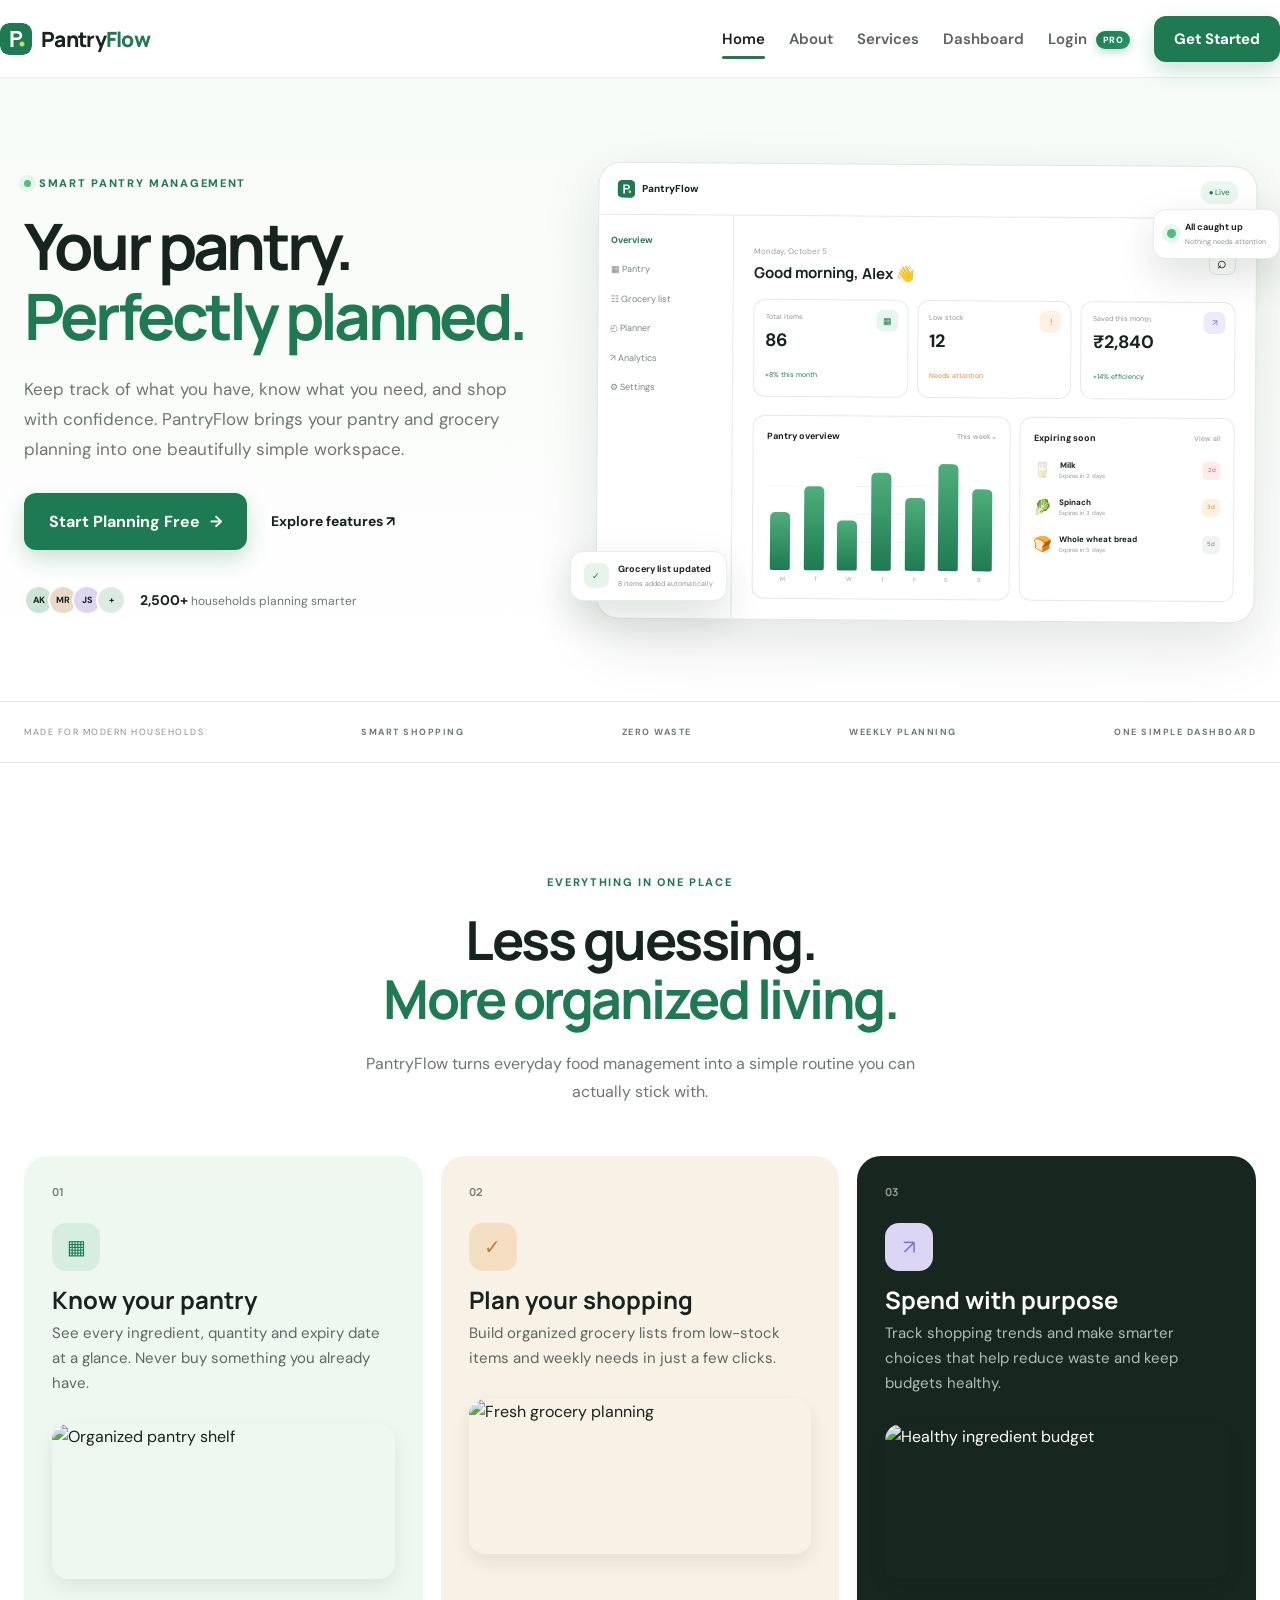
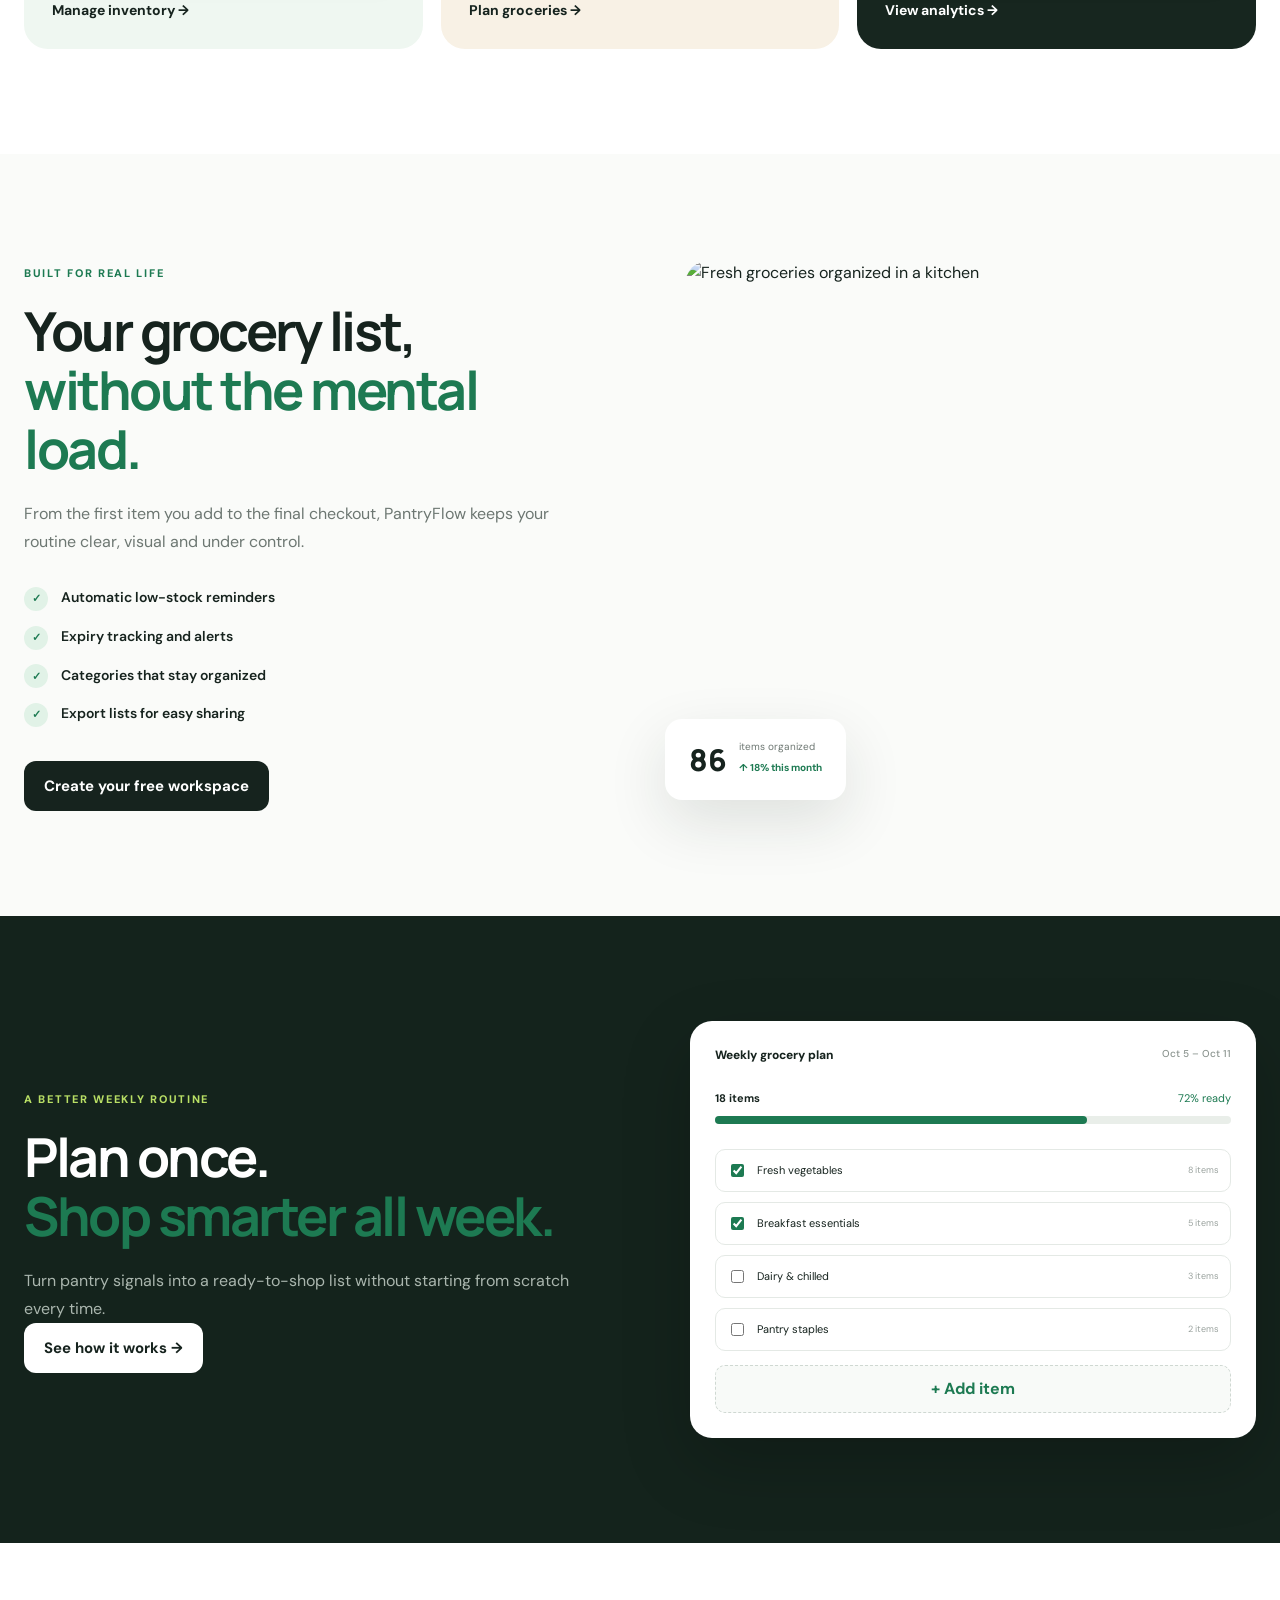
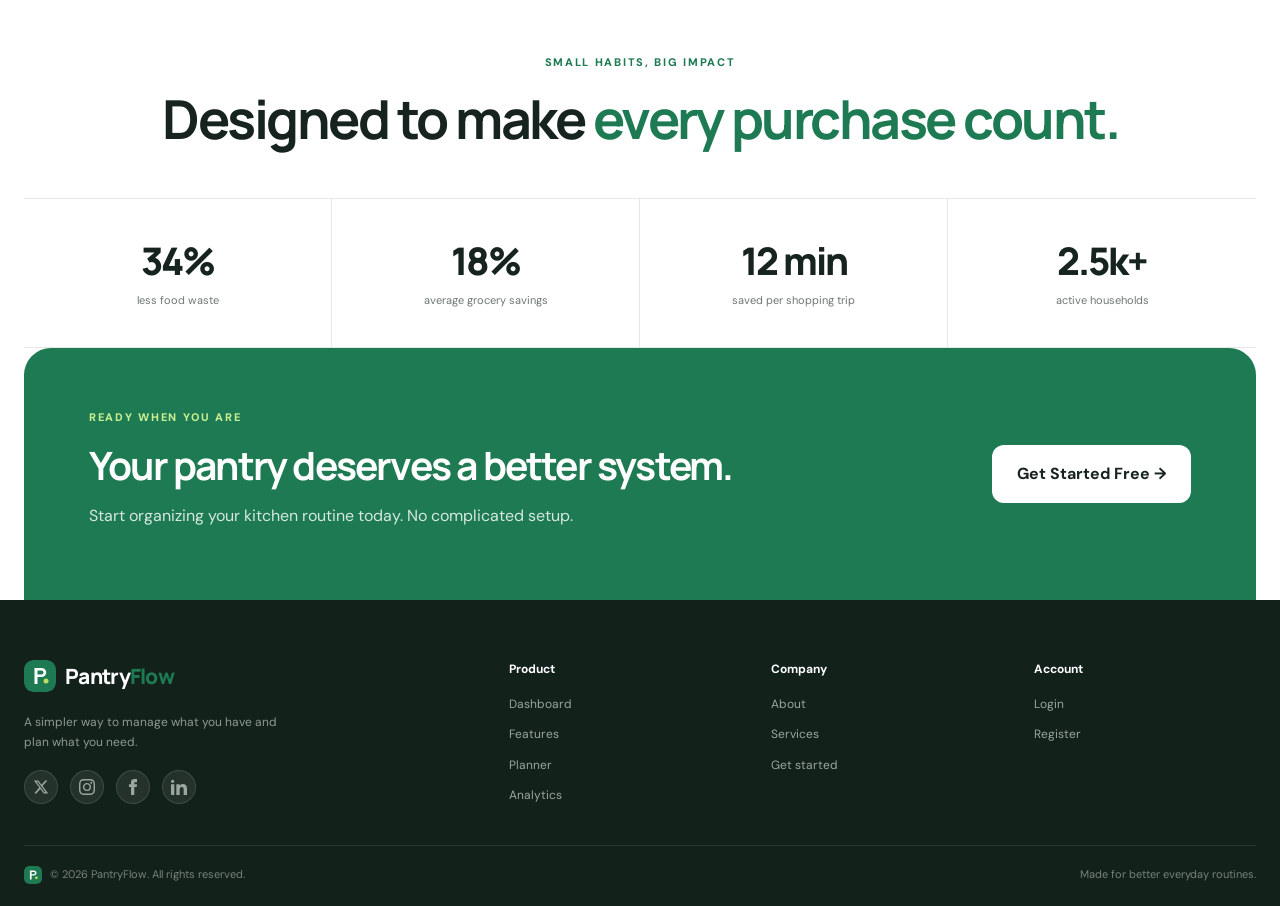
==== commit 16a89918: "U" ====
--- a/index.html
+++ b/index.html
@@ -21,10 +21,10 @@
     <button class="menu-toggle" aria-label="Open navigation"><i></i><i></i><i></i></button>
     <nav class="main-nav">
       <a class="active" href="index.html">Home</a>
-      <a href="dashboard.html">Dashboard</a>
       <a href="about.html">About</a>
       <a href="services.html">Services</a>
-      <a href="login.html">Login</a>
+      <a href="dashboard.html">Dashboard</a>
+      <a href="login.html">Login <span class="nav-badge">Pro</span></a>
       <a class="btn btn-primary nav-btn" href="register.html">Get Started</a>
     </nav>
   </div>
@@ -55,14 +55,14 @@
 
 <section class="section"><div class="container"><div class="section-head center reveal"><span class="eyebrow">Everything in one place</span><h2>Less guessing.<br><span>More organized living.</span></h2><p>PantryFlow turns everyday food management into a simple routine you can actually stick with.</p></div>
 <div class="feature-grid">
-<article class="feature-card light reveal"><div class="card-no">01</div><div class="big-icon green">▦</div><h3>Know your pantry</h3><p>See every ingredient, quantity and expiry date at a glance. Never buy something you already have.</p><a href="services.html">Manage inventory →</a></article>
-<article class="feature-card warm reveal delay-1"><div class="card-no">02</div><div class="big-icon orange">✓</div><h3>Plan your shopping</h3><p>Build organized grocery lists from low-stock items and weekly needs in just a few clicks.</p><a href="services.html">Plan groceries →</a></article>
-<article class="feature-card dark reveal delay-2"><div class="card-no">03</div><div class="big-icon purple">↗</div><h3>Spend with purpose</h3><p>Track shopping trends and make smarter choices that help reduce waste and keep budgets healthy.</p><a href="services.html">View analytics →</a></article>
+<article class="feature-card light reveal"><div class="card-no">01</div><div class="big-icon green">▦</div><h3>Know your pantry</h3><p>See every ingredient, quantity and expiry date at a glance. Never buy something you already have.</p><div class="feature-card-img"><img src="https://images.unsplash.com/photo-1584473457406-6df376d1b62c?auto=format&fit=crop&w=600&q=85" alt="Organized pantry shelf"></div><a href="services.html">Manage inventory →</a></article>
+<article class="feature-card warm reveal delay-1"><div class="card-no">02</div><div class="big-icon orange">✓</div><h3>Plan your shopping</h3><p>Build organized grocery lists from low-stock items and weekly needs in just a few clicks.</p><div class="feature-card-img"><img src="https://images.unsplash.com/photo-1578916171728-46686eac8d58?auto=format&fit=crop&w=600&q=85" alt="Fresh grocery planning"></div><a href="services.html">Plan groceries →</a></article>
+<article class="feature-card dark reveal delay-2"><div class="card-no">03</div><div class="big-icon purple">↗</div><h3>Spend with purpose</h3><p>Track shopping trends and make smarter choices that help reduce waste and keep budgets healthy.</p><div class="feature-card-img"><img src="https://images.unsplash.com/photo-1498837167922-ddd27525d352?auto=format&fit=crop&w=600&q=85" alt="Healthy ingredient budget"></div><a href="services.html">View analytics →</a></article>
 </div></div></section>
 
 <section class="section split"><div class="container split-grid"><div class="section-head reveal"><span class="eyebrow">Built for real life</span><h2>Your grocery list, <span>without the mental load.</span></h2><p>From the first item you add to the final checkout, PantryFlow keeps your routine clear, visual and under control.</p>
 <ul class="checks"><li><b>✓</b> Automatic low-stock reminders</li><li><b>✓</b> Expiry tracking and alerts</li><li><b>✓</b> Categories that stay organized</li><li><b>✓</b> Export lists for easy sharing</li></ul><a class="btn btn-dark" href="register.html">Create your free workspace</a></div>
-<div class="photo-stack reveal delay-1"><img class="main-photo" src="https://images.unsplash.com/photo-1542838132-92c53300491e?auto=format&fit=crop&w=1100&q=85" alt="Fresh groceries organized in a kitchen"><div class="photo-card"><strong>86</strong><span>items organized</span><em>↑ 18% this month</em></div><div class="photo-small"><img src="https://images.unsplash.com/photo-1601598851547-4302969d85b4?auto=format&fit=crop&w=500&q=80" alt="Fresh produce"></div></div></div></section>
+<div class="photo-stack reveal delay-1"><img class="main-photo" src="https://images.unsplash.com/photo-1542838132-92c53300491e?auto=format&fit=crop&w=1100&q=85" alt="Fresh groceries organized in a kitchen"><div class="photo-card"><strong>86</strong><span>items organized</span><em>↑ 18% this month</em></div></div></section>
 
 <section class="section dark-section"><div class="container dark-grid"><div class="section-head reveal"><span class="eyebrow pale">A better weekly routine</span><h2>Plan once.<br><span>Shop smarter all week.</span></h2><p>Turn pantry signals into a ready-to-shop list without starting from scratch every time.</p><a class="btn btn-white" href="services.html">See how it works →</a></div><div class="planner-card reveal delay-1"><div class="planner-top"><span>Weekly grocery plan</span><small>Oct 5 – Oct 11</small></div><div class="planner-progress"><div><b>18 items</b><span>72% ready</span></div><i><b></b></i></div><div class="planner-list"><label><input type="checkbox" checked><span>Fresh vegetables</span><em>8 items</em></label><label><input type="checkbox" checked><span>Breakfast essentials</span><em>5 items</em></label><label><input type="checkbox"><span>Dairy & chilled</span><em>3 items</em></label><label><input type="checkbox"><span>Pantry staples</span><em>2 items</em></label></div><button class="full-btn">+ Add item</button></div></div></section>
 
--- a/assets/style.css
+++ b/assets/style.css
@@ -29,12 +29,13 @@
   font-family: "DM Sans", sans-serif;
   color: var(--ink);
   background: #fff;
-  line-height: 1.55;
+  line-height: 1.6;
+  font-size: 16px;
 }
 
 h1, h2, h3 {
   font-family: "Manrope", sans-serif;
-  line-height: 1.08;
+  line-height: 1.1;
   margin: 0;
 }
 
@@ -48,7 +49,7 @@
 }
 
 .container {
-  width: min(1180px, calc(100% - 48px));
+  width: min(1280px, calc(100% - 48px));
   margin: auto;
 }
 
@@ -69,6 +70,7 @@
   display: flex;
   align-items: center;
   justify-content: space-between;
+  gap: 20px;
   width: 100%;
 }
 
@@ -79,6 +81,7 @@
   font: 800 21px "Manrope", sans-serif;
   letter-spacing: -0.7px;
   color: var(--ink);
+  flex-shrink: 0;
 }
 
 .accent {
@@ -114,10 +117,12 @@
 .main-nav {
   display: flex;
   align-items: center;
-  gap: 28px;
-  font-size: 14px;
+  gap: 24px;
+  font-size: 15px;
   font-weight: 600;
   color: #59635e;
+  white-space: nowrap;
+  flex-wrap: nowrap;
 }
 
 .main-nav > a:not(.btn) {
@@ -142,6 +147,28 @@
   border-radius: 2px;
 }
 
+/* Badge for Login button */
+.nav-badge {
+  display: inline-block;
+  background: linear-gradient(135deg, var(--green), #259663);
+  color: #ffffff;
+  font-size: 9px;
+  font-weight: 800;
+  padding: 2px 7px;
+  border-radius: 20px;
+  margin-left: 5px;
+  letter-spacing: 0.5px;
+  text-transform: uppercase;
+  vertical-align: middle;
+  box-shadow: 0 3px 10px rgba(29, 122, 82, 0.3);
+  transition: transform 0.2s ease;
+}
+
+.main-nav > a:hover .nav-badge {
+  transform: scale(1.08);
+}
+
+/* Overall Button & Hover System */
 .btn {
   border: 0;
   cursor: pointer;
@@ -151,23 +178,36 @@
   gap: 10px;
   padding: 13px 20px;
   border-radius: 12px;
+  font-size: 15px;
   font-weight: 700;
-  transition: 0.25s;
+  transition: all 0.25s ease;
+  user-select: none;
+}
+
+.btn:hover {
+  transform: translateY(-2px);
+  box-shadow: 0 10px 24px rgba(0, 0, 0, 0.12);
+}
+
+.btn:active {
+  transform: translateY(0);
 }
 
 .btn-primary {
   background: var(--green);
   color: #fff;
-  box-shadow: 0 9px 22px rgba(29, 122, 82, 0.18);
+  box-shadow: 0 9px 22px rgba(29, 122, 82, 0.22);
 }
 
 .btn-primary:hover {
-  background: #176443;
+  background: #156240;
+  box-shadow: 0 12px 28px rgba(29, 122, 82, 0.32);
   transform: translateY(-2px);
 }
 
 .btn-lg {
-  padding: 16px 23px;
+  padding: 16px 25px;
+  font-size: 16px;
 }
 
 .btn-dark {
@@ -175,13 +215,27 @@
   color: #fff;
 }
 
+.btn-dark:hover {
+  background: #091510;
+  transform: translateY(-2px);
+  box-shadow: 0 10px 25px rgba(0, 0, 0, 0.22);
+}
+
 .btn-white {
   background: #fff;
   color: var(--ink);
 }
 
+.btn-white:hover {
+  background: #f2f7f4;
+  transform: translateY(-2px);
+  box-shadow: 0 10px 24px rgba(0, 0, 0, 0.15);
+}
+
 .nav-btn {
-  padding: 11px 18px;
+  padding: 11px 20px;
+  flex-shrink: 0;
+  white-space: nowrap;
 }
 
 .menu-toggle {
@@ -662,11 +716,19 @@
 }
 
 .feature-card {
-  min-height: 340px;
+  min-height: 420px;
   border-radius: 24px;
   padding: 28px;
   position: relative;
   overflow: hidden;
+  display: flex;
+  flex-direction: column;
+  transition: transform 0.3s ease, box-shadow 0.3s ease;
+}
+
+.feature-card:hover {
+  transform: translateY(-6px);
+  box-shadow: 0 20px 40px rgba(0, 0, 0, 0.12);
 }
 
 .feature-card.light {
@@ -693,7 +755,7 @@
   border-radius: 14px;
   display: grid;
   place-items: center;
-  margin: 70px 0 20px;
+  margin: 24px 0 16px;
   font-size: 20px;
 }
 
@@ -713,25 +775,54 @@
 }
 
 .feature-card h3 {
-  font-size: 23px;
+  font-size: 24px;
+  margin-bottom: 8px;
 }
 
 .feature-card p {
-  font-size: 13px;
-  line-height: 1.7;
-  color: #748078;
-  max-width: 300px;
-}
-
-.dark-card p {
-  color: #adb8b1;
+  font-size: 15px;
+  line-height: 1.65;
+  color: #5c6861;
+  margin: 0 0 16px;
+}
+
+.feature-card.dark p {
+  color: #b0beb5;
+}
+
+.feature-card-img, .service-card-img {
+  width: 100%;
+  height: 155px;
+  border-radius: 16px;
+  overflow: hidden;
+  margin: 12px 0 20px;
+  box-shadow: 0 8px 20px rgba(0, 0, 0, 0.08);
+}
+
+.feature-card-img img, .service-card-img img {
+  width: 100%;
+  height: 100%;
+  object-fit: cover;
+  transition: transform 0.4s ease;
+}
+
+.feature-card:hover .feature-card-img img,
+.service-card:hover .service-card-img img {
+  transform: scale(1.06);
 }
 
 .feature-card a {
-  position: absolute;
-  bottom: 28px;
-  font-size: 12px;
+  margin-top: auto;
+  font-size: 14px;
   font-weight: 700;
+  display: inline-flex;
+  align-items: center;
+  gap: 6px;
+  transition: transform 0.2s ease, color 0.2s ease;
+}
+
+.feature-card a:hover {
+  transform: translateX(4px);
 }
 
 .split {
@@ -1467,17 +1558,25 @@
 }
 
 .auth-form {
-  width: min(410px, 100%);
+  width: min(440px, 100%);
+  text-align: left;
+}
+
+.auth-form.left-aligned,
+.auth-form.left-aligned * {
+  text-align: left !important;
 }
 
 .auth-form h2 {
   font-size: 38px;
   letter-spacing: -1.8px;
+  text-align: left;
 }
 
 .muted {
   color: var(--muted);
-  font-size: 13px;
+  font-size: 14px;
+  text-align: left;
 }
 
 .auth-form form {
@@ -1489,18 +1588,20 @@
 .auth-form label {
   display: grid;
   gap: 7px;
-  font-size: 11px;
+  font-size: 12px;
   font-weight: 700;
+  text-align: left;
 }
 
 .auth-form input, .auth-form select {
   width: 100%;
-  height: 47px;
+  height: 48px;
   border: 1px solid #dce3de;
   border-radius: 11px;
-  padding: 0 13px;
+  padding: 0 14px;
   outline: 0;
   background: #fff;
+  font-size: 14px;
 }
 
 .auth-form input:focus {
@@ -1513,21 +1614,28 @@
 }
 
 .password input {
-  padding-right: 55px;
+  padding-right: 65px;
 }
 
 .show-pass {
   position: absolute;
   right: 7px;
   top: 7px;
-  height: 33px;
+  height: 34px;
+  padding: 0 10px;
   border: 0;
   background: #f0f4f1;
   border-radius: 8px;
-  font-size: 9px;
+  font-size: 11px;
   font-weight: 700;
   color: var(--green);
   cursor: pointer;
+  transition: all 0.2s ease;
+}
+
+.show-pass:hover {
+  background: #e2ede5;
+  color: #125438;
 }
 
 .form-row {
@@ -1535,38 +1643,47 @@
   flex-direction: row;
   justify-content: space-between;
   align-items: center;
-  font-size: 10px !important;
+  font-size: 12px !important;
 }
 
 .form-row a, .switch a {
   color: var(--green);
   font-weight: 700;
+  transition: color 0.2s ease;
+}
+
+.form-row a:hover, .switch a:hover {
+  color: #125438;
+  text-decoration: underline;
 }
 
 .check-label {
   display: flex !important;
   align-items: center;
-  gap: 7px !important;
+  gap: 8px !important;
   font-weight: 500 !important;
 }
 
 .check-label input {
-  width: 15px;
-  height: 15px;
+  width: 16px;
+  height: 16px;
+  cursor: pointer;
 }
 
 .submit-btn {
   width: 100%;
-  height: 49px;
+  height: 50px;
+  font-size: 15px;
 }
 
 .or {
   display: flex;
   align-items: center;
   gap: 10px;
-  margin: 22px 0;
+  margin: 22px 0 16px;
   color: #a1aaa5;
-  font-size: 10px;
+  font-size: 11px;
+  text-align: left;
 }
 
 .or:before, .or:after {
@@ -1576,26 +1693,56 @@
   flex: 1;
 }
 
+.auth-social-row {
+  display: flex;
+  gap: 10px;
+  margin-top: 10px;
+}
+
 .social-btn {
-  height: 47px;
-  width: 100%;
+  flex: 1;
+  height: 46px;
   border: 1px solid var(--line);
   background: #fff;
   border-radius: 11px;
   font-weight: 700;
-  font-size: 11px;
+  font-size: 13px;
   cursor: pointer;
+  display: inline-flex;
+  align-items: center;
+  justify-content: center;
+  gap: 8px;
+  color: var(--ink);
+  transition: all 0.25s ease;
+  box-shadow: 0 2px 6px rgba(0, 0, 0, 0.04);
+}
+
+.social-btn:hover {
+  background: var(--soft);
+  border-color: #cbd5d0;
+  transform: translateY(-2px);
+  box-shadow: 0 8px 18px rgba(0, 0, 0, 0.08);
+}
+
+.social-btn:active {
+  transform: translateY(0);
+}
+
+.social-btn svg {
+  width: 18px;
+  height: 18px;
+  flex-shrink: 0;
 }
 
 .switch {
-  text-align: center;
+  text-align: left !important;
   color: #89928d;
-  font-size: 11px;
+  font-size: 13px;
   margin-top: 24px;
 }
 
 .terms {
-  font-size: 10px !important;
+  font-size: 11px !important;
 }
 
 .terms input {
@@ -2259,6 +2406,10 @@
 }
 
 /* Tablet & Mobile Breakpoint (Max-width 900px, includes 768px and 368px explicitly) */
+.dash-menu-toggle {
+  display: none;
+}
+
 @media (max-width: 900px) {
   .container {
     width: calc(100% - 32px);
@@ -2292,6 +2443,34 @@
     border-radius: 2px;
     transition: all 0.25s ease;
   }
+  .dash-menu-toggle {
+    display: flex !important;
+    flex-direction: column;
+    justify-content: center;
+    align-items: center;
+    gap: 4px;
+    width: 40px;
+    height: 40px;
+    border: 1px solid var(--line);
+    border-radius: 10px;
+    background: #fff;
+    cursor: pointer;
+    margin-left: auto;
+    z-index: 100;
+    transition: all 0.25s ease;
+  }
+  .dash-menu-toggle:hover {
+    background: var(--soft);
+    border-color: var(--green);
+  }
+  .dash-menu-toggle i {
+    display: block;
+    width: 20px;
+    height: 2px;
+    background: var(--ink);
+    border-radius: 2px;
+    transition: all 0.25s ease;
+  }
   .main-nav {
     display: none;
     position: absolute;
@@ -2319,6 +2498,14 @@
   .main-nav > a:hover {
     background: var(--soft);
   }
+  /* Highlight selected page in mobile header nav drawer */
+  .main-nav > a.active {
+    background: #eaf5ee !important;
+    color: var(--green) !important;
+    font-weight: 700 !important;
+    border-left: 4px solid var(--green) !important;
+    padding-left: 16px !important;
+  }
   .main-nav > a.active:after {
     display: none;
   }
@@ -2329,55 +2516,58 @@
   }
 
   .sidebar-toggle {
-    display: inline-flex !important;
-    align-items: center;
-    gap: 6px;
-    font-size: 12px;
-    font-weight: 700;
-    padding: 8px 14px;
-    border-radius: 9px;
-    border: 1px solid var(--line);
-    background: #fff;
-    color: var(--ink);
-    cursor: pointer;
+    display: none !important;
   }
 
   .app-shell {
     grid-template-columns: 1fr;
   }
 
-  /* Fixed Mobile Sidebar Overlay for 368px and 768px */
+  /* Fixed Dashboard Sidebar Overlay on Right Side for 368px and 768px */
   .app-sidebar {
     position: fixed;
-    top: 68px;
-    left: -280px;
+    top: 64px;
+    right: -290px;
+    left: auto !important;
     bottom: 0;
-    width: 260px;
+    width: 270px;
     background: #ffffff;
-    z-index: 250;
-    box-shadow: 10px 0 35px rgba(0, 0, 0, 0.18);
-    transition: left 0.3s ease;
+    z-index: 300;
+    box-shadow: -10px 0 35px rgba(0, 0, 0, 0.18);
+    transition: right 0.3s ease;
     display: flex !important;
     overflow-y: auto;
   }
 
   .app-sidebar.open {
-    left: 0 !important;
+    right: 0 !important;
+  }
+
+  /* Highlight active dashboard sidebar item */
+  .sidebar-section a.side-active {
+    background: #eaf5ee !important;
+    color: var(--green) !important;
+    font-weight: 700 !important;
+    border-left: 3px solid var(--green) !important;
   }
 
   .hero {
-    padding: 55px 0 60px;
+    padding: 50px 0 65px;
+    overflow: visible;
+  }
+  .hero-art {
+    overflow: visible;
   }
   .hero-grid, .inner-grid, .split-grid, .dark-grid, .showcase-grid, .story-grid {
     grid-template-columns: 1fr;
     gap: 45px;
   }
   .hero h1 {
-    font-size: 48px;
-    letter-spacing: -2.7px;
+    font-size: 46px;
+    letter-spacing: -2.5px;
   }
   .hero-copy > p {
-    font-size: 15px;
+    font-size: 16px;
   }
   .hero-actions {
     flex-wrap: wrap;
@@ -2387,6 +2577,7 @@
   }
   .dashboard-window {
     transform: none;
+    overflow: visible;
   }
   .dash-layout {
     grid-template-columns: 95px 1fr;
@@ -2425,25 +2616,35 @@
     display: none;
   }
   .section {
-    padding: 75px 0;
+    padding: 70px 0;
   }
   .section-head h2 {
-    font-size: 39px;
+    font-size: 38px;
   }
   .feature-grid, .value-grid, .service-grid {
     grid-template-columns: 1fr;
   }
   .feature-card {
-    min-height: 315px;
+    min-height: auto;
   }
   .big-icon {
-    margin-top: 55px;
+    margin-top: 10px;
   }
   .photo-stack {
     padding-right: 0;
+    padding-bottom: 20px;
+  }
+  .photo-card {
+    position: relative;
+    left: 0;
+    bottom: 0;
+    margin: -35px 12px 0;
+    z-index: 5;
+    box-shadow: 0 12px 30px rgba(0, 0, 0, 0.14);
+    max-width: fit-content;
   }
   .main-photo {
-    height: 380px;
+    height: 360px;
   }
   .photo-small {
     right: -5px;
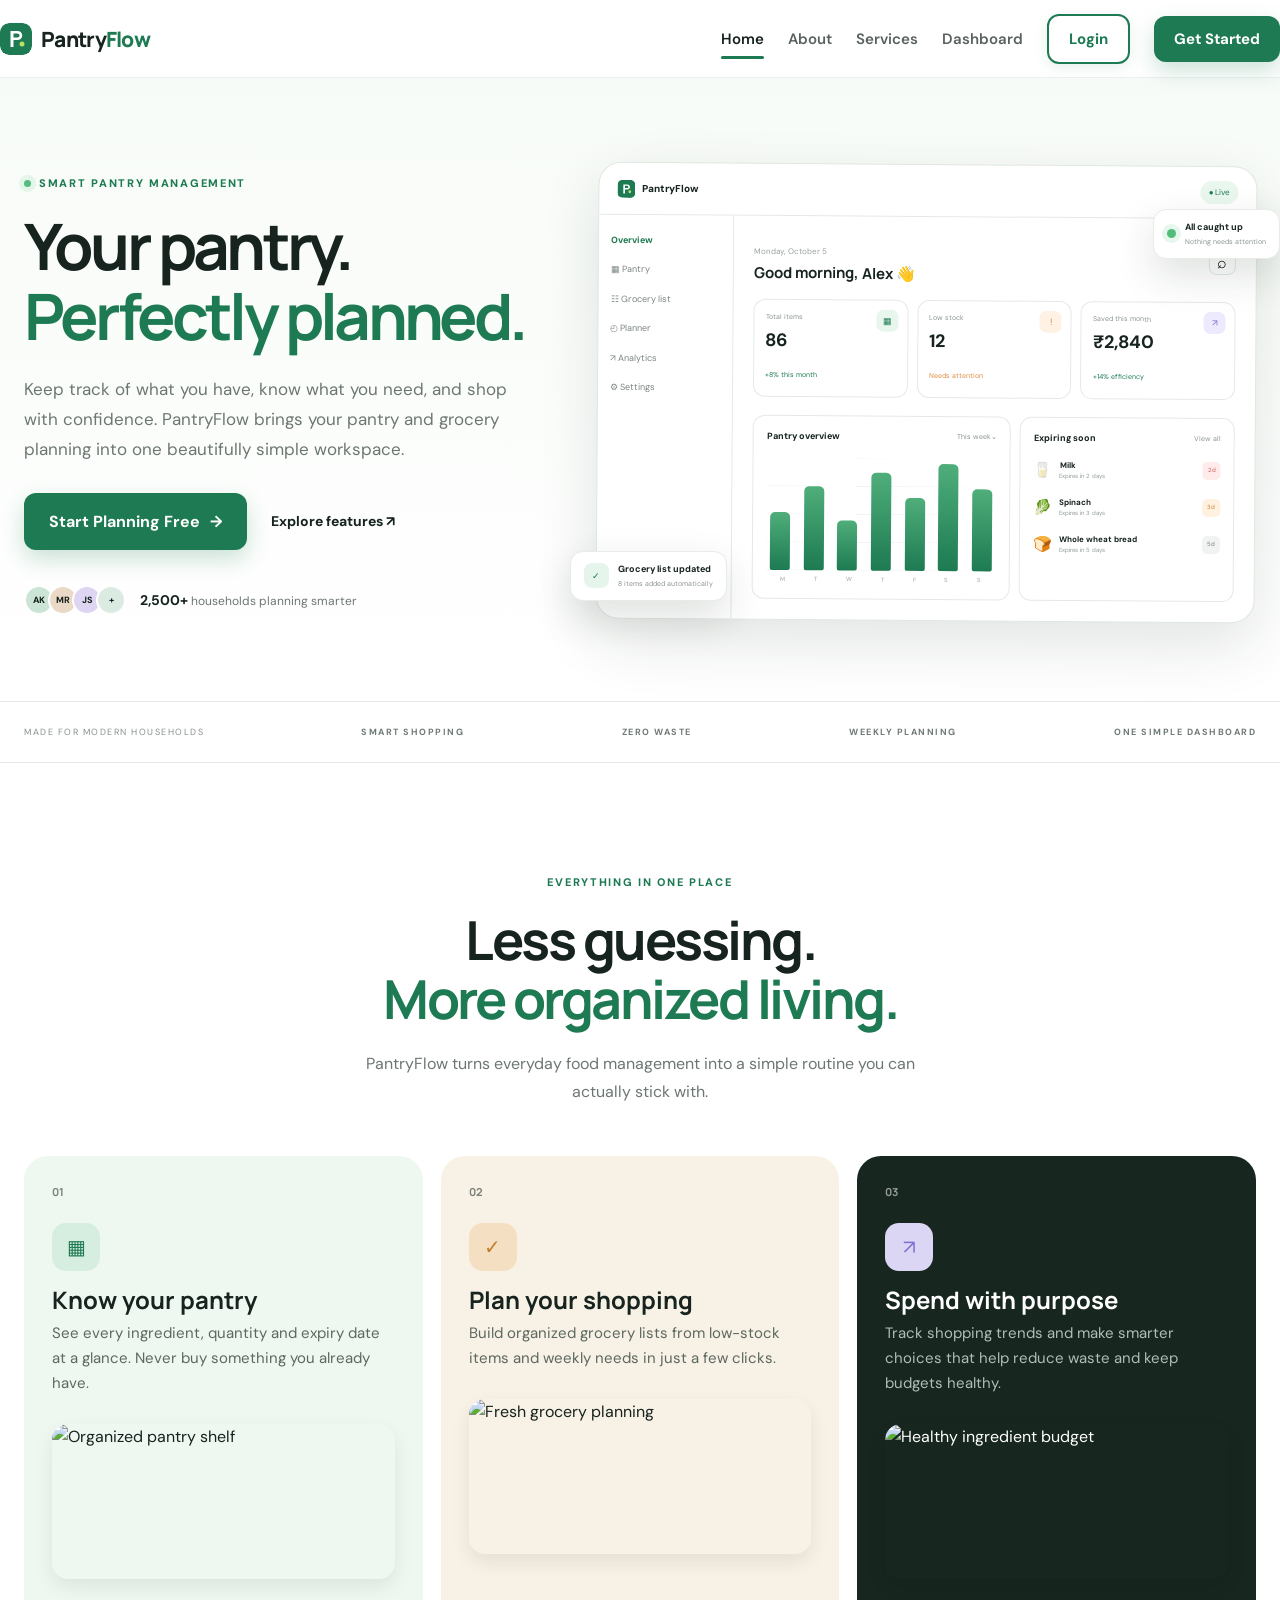
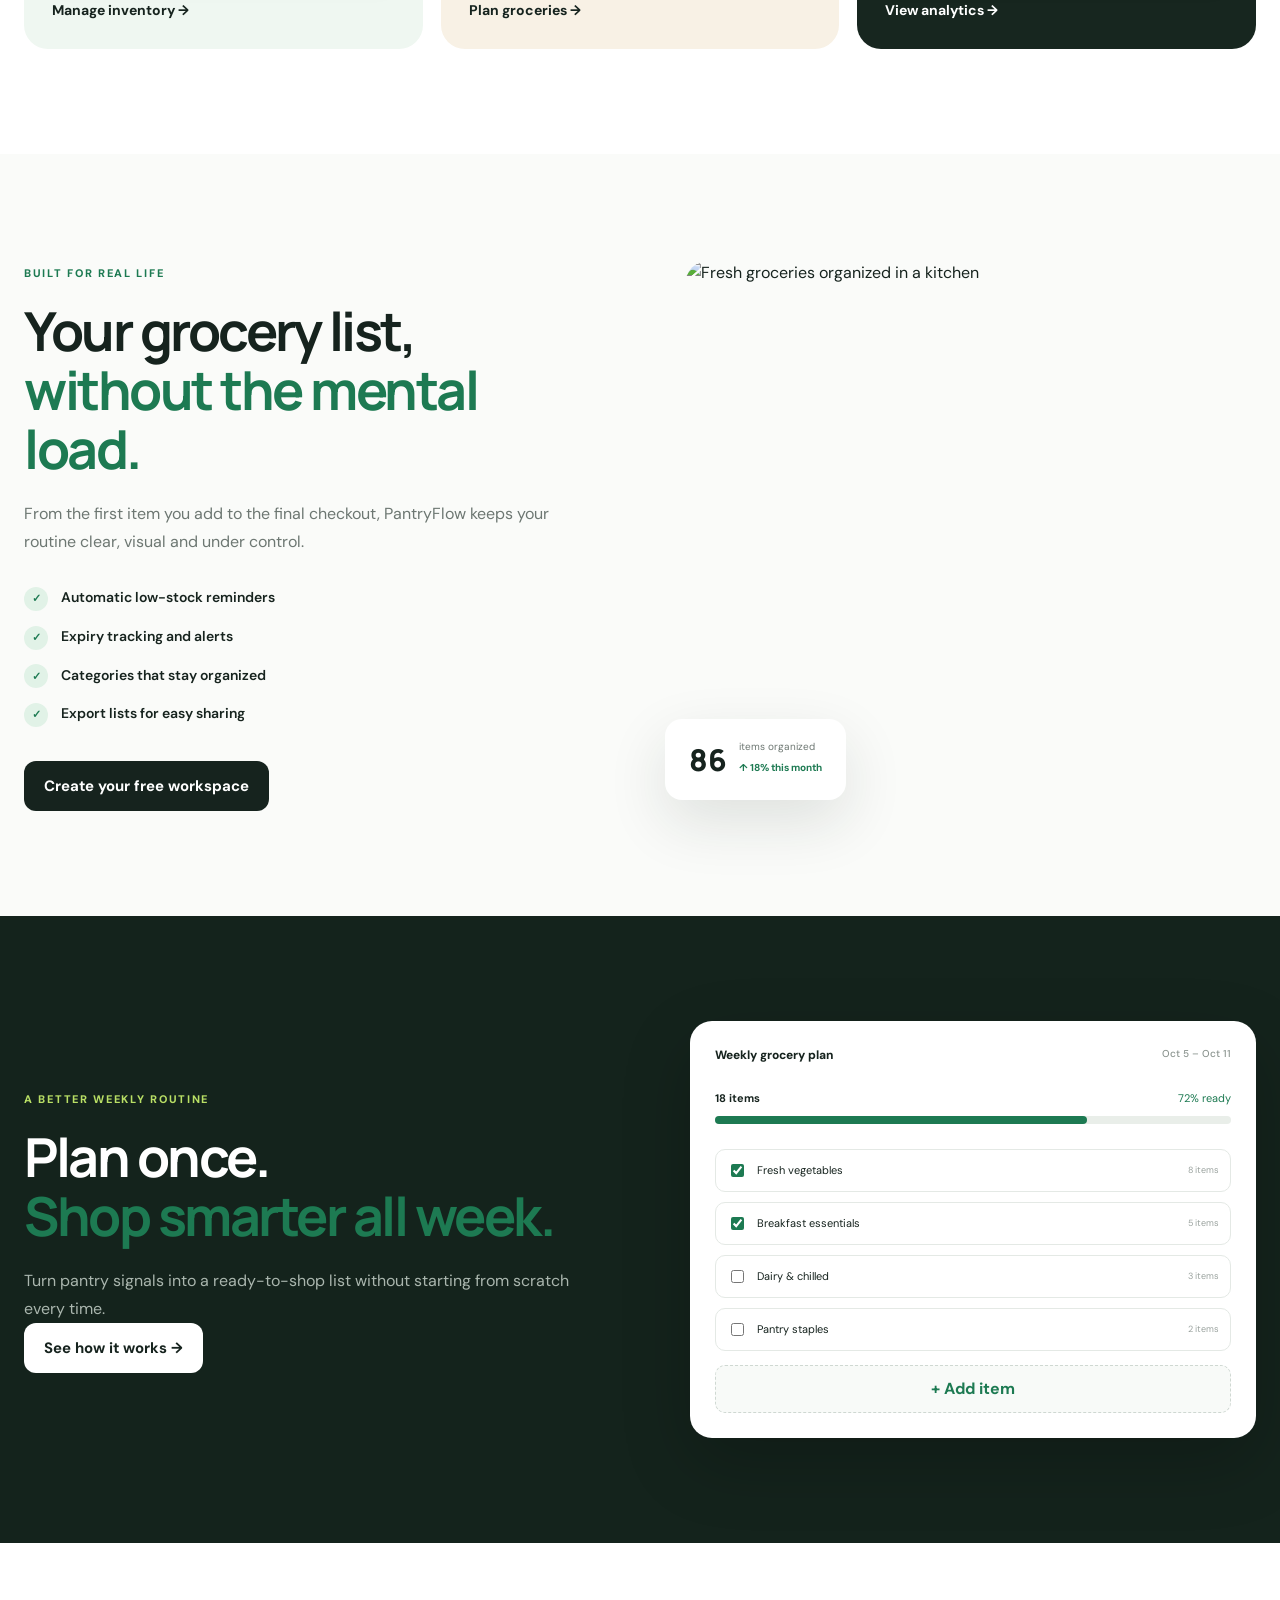
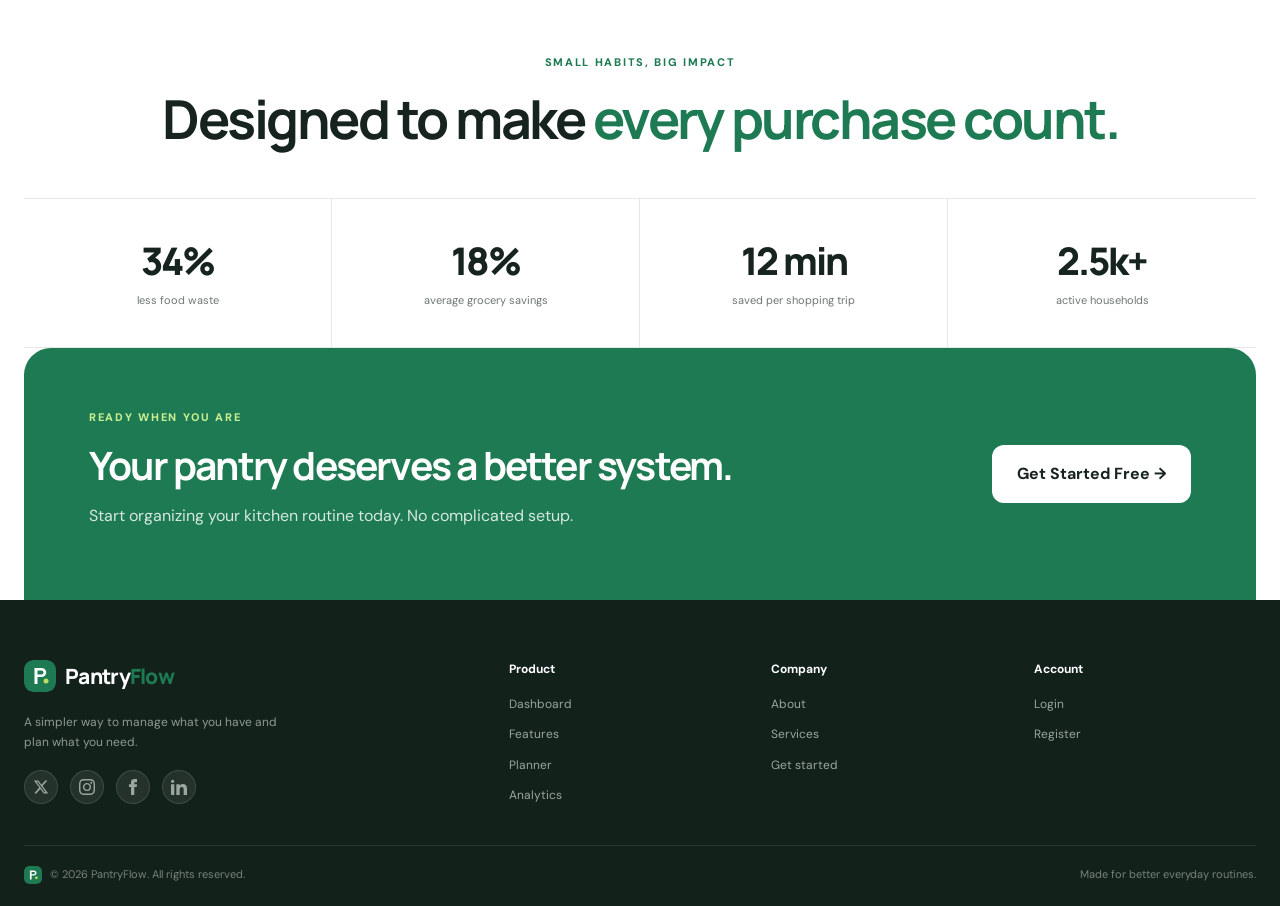
==== commit 5b1e24b0: "U" ====
--- a/index.html
+++ b/index.html
@@ -24,7 +24,7 @@
       <a href="about.html">About</a>
       <a href="services.html">Services</a>
       <a href="dashboard.html">Dashboard</a>
-      <a href="login.html">Login <span class="nav-badge">Pro</span></a>
+      <a class="btn btn-outline nav-btn" href="login.html">Login</a>
       <a class="btn btn-primary nav-btn" href="register.html">Get Started</a>
     </nav>
   </div>
@@ -55,7 +55,7 @@
 
 <section class="section"><div class="container"><div class="section-head center reveal"><span class="eyebrow">Everything in one place</span><h2>Less guessing.<br><span>More organized living.</span></h2><p>PantryFlow turns everyday food management into a simple routine you can actually stick with.</p></div>
 <div class="feature-grid">
-<article class="feature-card light reveal"><div class="card-no">01</div><div class="big-icon green">▦</div><h3>Know your pantry</h3><p>See every ingredient, quantity and expiry date at a glance. Never buy something you already have.</p><div class="feature-card-img"><img src="https://images.unsplash.com/photo-1584473457406-6df376d1b62c?auto=format&fit=crop&w=600&q=85" alt="Organized pantry shelf"></div><a href="services.html">Manage inventory →</a></article>
+<article class="feature-card light reveal"><div class="card-no">01</div><div class="big-icon green">▦</div><h3>Know your pantry</h3><p>See every ingredient, quantity and expiry date at a glance. Never buy something you already have.</p><div class="feature-card-img"><img src="https://cdn2.thescoutguide.com/wp-content/uploads/2025/04/14123217/1-1280x854.jpg" alt="Organized pantry shelf"></div><a href="services.html">Manage inventory →</a></article>
 <article class="feature-card warm reveal delay-1"><div class="card-no">02</div><div class="big-icon orange">✓</div><h3>Plan your shopping</h3><p>Build organized grocery lists from low-stock items and weekly needs in just a few clicks.</p><div class="feature-card-img"><img src="https://images.unsplash.com/photo-1578916171728-46686eac8d58?auto=format&fit=crop&w=600&q=85" alt="Fresh grocery planning"></div><a href="services.html">Plan groceries →</a></article>
 <article class="feature-card dark reveal delay-2"><div class="card-no">03</div><div class="big-icon purple">↗</div><h3>Spend with purpose</h3><p>Track shopping trends and make smarter choices that help reduce waste and keep budgets healthy.</p><div class="feature-card-img"><img src="https://images.unsplash.com/photo-1498837167922-ddd27525d352?auto=format&fit=crop&w=600&q=85" alt="Healthy ingredient budget"></div><a href="services.html">View analytics →</a></article>
 </div></div></section>
--- a/assets/style.css
+++ b/assets/style.css
@@ -48,9 +48,16 @@
   font: inherit;
 }
 
+html, body {
+  overflow-x: hidden;
+  width: 100%;
+}
+
 .container {
-  width: min(1280px, calc(100% - 48px));
+  width: min(1320px, calc(100% - 48px));
   margin: auto;
+  max-width: 100%;
+  box-sizing: border-box;
 }
 
 /* Header & Navigation */
@@ -64,6 +71,10 @@
   position: sticky;
   top: 0;
   z-index: 50;
+  width: 100%;
+  max-width: 100%;
+  box-sizing: border-box;
+  overflow: visible;
 }
 
 .nav-wrap {
@@ -72,6 +83,8 @@
   justify-content: space-between;
   gap: 20px;
   width: 100%;
+  max-width: 100%;
+  box-sizing: border-box;
 }
 
 .brand {
@@ -205,6 +218,21 @@
   transform: translateY(-2px);
 }
 
+.btn-outline {
+  background: transparent;
+  color: var(--green);
+  border: 2px solid var(--green);
+  box-shadow: 0 4px 14px rgba(29, 122, 82, 0.1);
+}
+
+.btn-outline:hover {
+  background: var(--green);
+  color: #ffffff;
+  border-color: var(--green);
+  box-shadow: 0 12px 28px rgba(29, 122, 82, 0.32);
+  transform: translateY(-2px);
+}
+
 .btn-lg {
   padding: 16px 25px;
   font-size: 16px;
@@ -1244,16 +1272,17 @@
 }
 
 .inner-hero h1 {
-  font-size: clamp(48px, 5.5vw, 70px);
-  letter-spacing: -3.8px;
+  font-size: clamp(52px, 6vw, 76px);
+  letter-spacing: -3.5px;
 }
 
 .inner-hero p {
-  font-size: 17px;
-  line-height: 1.75;
-  color: var(--muted);
-  max-width: 580px;
+  font-size: 20px;
+  line-height: 1.7;
+  color: #4e5a53;
+  max-width: 660px;
   margin-top: 25px;
+  font-weight: 500;
 }
 
 .inner-image img {
@@ -1421,23 +1450,25 @@
 }
 
 .service-card > span {
-  font-size: 10px;
-  color: #9ba39e;
+  font-size: 13px;
+  font-weight: 700;
+  color: #8c9790;
 }
 
 .service-card h3 {
-  font-size: 21px;
-  margin: 7px 0;
+  font-size: 23px;
+  font-weight: 800;
+  margin: 8px 0;
 }
 
 .service-card p {
-  font-size: 12px;
-  color: var(--muted);
-  line-height: 1.7;
+  font-size: 15px;
+  color: #55635b;
+  line-height: 1.65;
 }
 
 .service-card a {
-  font-size: 11px;
+  font-size: 14px;
   font-weight: 800;
   color: var(--green);
 }
@@ -1469,13 +1500,14 @@
 
 /* Brand logo positioned directly ABOVE the heading inside form card */
 .auth-form-brand {
-  display: inline-flex;
+  display: flex;
   align-items: center;
   gap: 9px;
-  margin-bottom: 22px;
+  margin-bottom: 30px;
   font: 800 24px "Manrope", sans-serif;
   color: var(--ink);
   text-decoration: none;
+  text-align: left;
 }
 
 .auth-shell {
@@ -1559,7 +1591,10 @@
 
 .auth-form {
   width: min(440px, 100%);
-  text-align: left;
+  display: flex;
+  flex-direction: column;
+  align-items: flex-start;
+  text-align: left !important;
 }
 
 .auth-form.left-aligned,
@@ -1567,16 +1602,27 @@
   text-align: left !important;
 }
 
+.auth-form .eyebrow {
+  display: block;
+  text-align: left !important;
+  margin-bottom: 8px;
+  width: 100%;
+}
+
 .auth-form h2 {
   font-size: 38px;
   letter-spacing: -1.8px;
-  text-align: left;
+  text-align: left !important;
+  margin: 0 0 10px 0;
+  width: 100%;
 }
 
 .muted {
   color: var(--muted);
-  font-size: 14px;
-  text-align: left;
+  font-size: 15px;
+  text-align: left !important;
+  margin: 0 0 24px 0;
+  width: 100%;
 }
 
 .auth-form form {
@@ -1776,38 +1822,38 @@
 .app-search {
   border: 1px solid var(--line);
   border-radius: 10px;
-  width: 280px;
-  height: 38px;
-  display: flex;
-  align-items: center;
-  padding: 0 12px;
+  width: 290px;
+  height: 42px;
+  display: flex;
+  align-items: center;
+  padding: 0 14px;
   gap: 8px;
-  color: #9aa39e;
-  font-size: 12px;
+  color: #89948e;
+  font-size: 14px;
 }
 
 .app-user {
   display: flex;
   align-items: center;
-  gap: 10px;
+  gap: 12px;
 }
 
 .app-user button {
   border: 0;
   background: none;
   cursor: pointer;
-  font-size: 16px;
+  font-size: 18px;
 }
 
 .user-avatar {
-  width: 34px;
-  height: 34px;
+  width: 36px;
+  height: 36px;
   border-radius: 50%;
   background: #d8e9df;
   color: var(--green);
   display: grid;
   place-items: center;
-  font-size: 10px;
+  font-size: 12px;
   font-weight: 800;
 }
 
@@ -1816,23 +1862,23 @@
 }
 
 .app-user b {
-  font-size: 10px;
+  font-size: 13px;
 }
 
 .app-user small {
-  font-size: 8px;
-  color: #929b96;
+  font-size: 11px;
+  color: #828e88;
 }
 
 .app-user > a {
   margin-left: 6px;
   color: #8b9590;
-  font-size: 14px;
+  font-size: 16px;
 }
 
 .app-shell {
   display: grid;
-  grid-template-columns: 230px 1fr;
+  grid-template-columns: 240px 1fr;
   min-height: calc(100vh - 72px);
 }
 
@@ -1851,18 +1897,19 @@
 }
 
 .sidebar-section > small {
-  font-size: 8px;
+  font-size: 12px;
+  font-weight: 800;
   text-transform: uppercase;
-  letter-spacing: 1.4px;
-  color: #a2aaa5;
+  letter-spacing: 1.2px;
+  color: #929d97;
   padding: 0 12px 7px;
 }
 
 .sidebar-section a {
   padding: 10px 12px;
   border-radius: 9px;
-  color: #748078;
-  font-size: 11px;
+  color: #5d6961;
+  font-size: 14px;
   font-weight: 600;
   cursor: pointer;
   transition: all 0.2s ease;
@@ -1883,17 +1930,18 @@
   background: #163127;
   color: #fff;
   border-radius: 14px;
-  padding: 16px;
+  padding: 18px;
 }
 
 .upgrade-card b {
-  font: 700 12px "Manrope", sans-serif;
+  font: 700 14px "Manrope", sans-serif;
 }
 
 .upgrade-card p {
-  font-size: 9px;
+  font-size: 12px;
   color: #b9c7c0;
-  line-height: 1.5;
+  line-height: 1.55;
+  margin: 6px 0 12px;
 }
 
 .upgrade-card button {
@@ -1902,8 +1950,8 @@
   background: #c4e879;
   color: #183024;
   border-radius: 8px;
-  padding: 8px;
-  font-size: 9px;
+  padding: 10px;
+  font-size: 12px;
   font-weight: 800;
   cursor: pointer;
 }
@@ -1935,8 +1983,8 @@
 
 .app-heading p {
   margin: 5px 0 0;
-  color: #8a938e;
-  font-size: 12px;
+  color: #727e77;
+  font-size: 14px;
 }
 
 .overview-cards {
@@ -1956,12 +2004,13 @@
 }
 
 .round-icon {
-  width: 39px;
-  height: 39px;
-  border-radius: 11px;
+  width: 42px;
+  height: 42px;
+  border-radius: 12px;
   display: grid;
   place-items: center;
   font-weight: 800;
+  font-size: 18px;
 }
 
 .round-icon.green {
@@ -1989,17 +2038,19 @@
 }
 
 .overview-card small {
-  font-size: 8px;
-  color: #8c9691;
+  font-size: 13px;
+  font-weight: 600;
+  color: #727f78;
 }
 
 .overview-card strong {
-  font: 800 21px "Manrope", sans-serif;
+  font: 800 24px "Manrope", sans-serif;
   margin: 2px 0;
 }
 
 .overview-card em {
-  font-size: 8px;
+  font-size: 12px;
+  font-weight: 600;
   color: var(--green);
   font-style: normal;
 }
@@ -2019,7 +2070,7 @@
   background: #fff;
   border: 1px solid var(--line);
   border-radius: 16px;
-  padding: 19px;
+  padding: 22px;
 }
 
 .chart-card {
@@ -2034,18 +2085,19 @@
 
 .app-card-head b {
   display: block;
-  font-size: 12px;
+  font-size: 16px;
+  font-weight: 800;
 }
 
 .app-card-head small {
   display: block;
-  font-size: 8px;
-  color: #969f9a;
+  font-size: 13px;
+  color: #7e8b85;
   margin-top: 4px;
 }
 
 .app-card-head a {
-  font-size: 9px;
+  font-size: 13px;
   color: var(--green);
   font-weight: 800;
   cursor: pointer;
@@ -2053,10 +2105,11 @@
 
 .app-card-head select {
   border: 1px solid var(--line);
-  border-radius: 7px;
-  font-size: 8px;
-  padding: 5px;
+  border-radius: 8px;
+  font-size: 13px;
+  padding: 6px 10px;
   background: #fff;
+  color: var(--ink);
 }
 
 .large-chart {
@@ -2107,17 +2160,18 @@
   gap: 18px;
   margin-top: 15px;
   align-items: center;
-  font-size: 9px;
-  color: #7e8883;
+  font-size: 13px;
+  color: #6a7670;
+  font-weight: 500;
 }
 
 .legend span i {
   display: inline-block;
-  width: 7px;
-  height: 7px;
+  width: 8px;
+  height: 8px;
   border-radius: 50%;
   background: var(--green);
-  margin-right: 5px;
+  margin-right: 6px;
 }
 
 .legend span:nth-child(2) i {
@@ -2126,29 +2180,31 @@
 
 .legend small {
   margin-left: auto;
-  color: #a1aaa5;
+  color: #8c9791;
+  font-size: 12px;
 }
 
 .item-list {
   display: grid;
-  gap: 2px;
-  margin-top: 12px;
+  gap: 4px;
+  margin-top: 14px;
 }
 
 .item-list > div {
   display: flex;
   align-items: center;
-  gap: 9px;
-  padding: 8px 0;
+  gap: 12px;
+  padding: 10px 0;
 }
 
 .food-round {
-  width: 30px;
-  height: 30px;
+  width: 36px;
+  height: 36px;
   background: #f4f7f4;
-  border-radius: 9px;
+  border-radius: 10px;
   display: grid;
   place-items: center;
+  font-size: 16px;
 }
 
 .item-list p {
@@ -2161,54 +2217,58 @@
 }
 
 .item-list p b {
-  font-size: 9px;
+  font-size: 14px;
+  font-weight: 700;
 }
 
 .item-list p small {
-  font-size: 7px;
-  color: #929b96;
+  font-size: 12px;
+  color: #7b8882;
 }
 
 .todo-list {
   display: grid;
-  gap: 2px;
-  margin-top: 12px;
+  gap: 4px;
+  margin-top: 14px;
 }
 
 .todo-list label {
   display: flex;
   align-items: center;
-  gap: 8px;
-  padding: 8px 0;
-  font-size: 10px;
+  gap: 10px;
+  padding: 10px 0;
+  font-size: 14px;
+  font-weight: 600;
   border-bottom: 1px solid #f0f2f0;
 }
 
 .todo-list input {
   accent-color: var(--green);
+  width: 16px;
+  height: 16px;
 }
 
 .todo-list em {
   margin-left: auto;
-  font-size: 7px;
-  color: #a0a8a4;
+  font-size: 12px;
+  color: #838e88;
   font-style: normal;
 }
 
 .category-list {
   display: grid;
-  gap: 10px;
-  margin-top: 15px;
+  gap: 12px;
+  margin-top: 16px;
 }
 
 .category-list > div {
   display: flex;
   align-items: center;
-  gap: 9px;
+  gap: 12px;
 }
 
 .category-list > div > span {
-  font-size: 17px;
+  font-size: 20px;
 }
 
 .category-list div div {
@@ -2220,16 +2280,18 @@
 }
 
 .category-list b {
-  font-size: 9px;
+  font-size: 14px;
+  font-weight: 700;
 }
 
 .category-list small {
-  font-size: 7px;
-  color: #9aa29e;
+  font-size: 12px;
+  color: #7c8983;
 }
 
 .category-list strong {
-  font-size: 9px;
+  font-size: 14px;
+  font-weight: 700;
   color: var(--green);
 }
 
@@ -2243,28 +2305,32 @@
   width: 100%;
   border-collapse: collapse;
   text-align: left;
-  font-size: 12px;
+  font-size: 14px;
 }
 
 .data-table th {
-  padding: 12px 14px;
+  padding: 14px 16px;
   background: var(--soft);
-  color: #5c6862;
+  color: #4b5751;
   font-weight: 700;
+  font-size: 13px;
+  text-transform: uppercase;
+  letter-spacing: 0.5px;
   border-bottom: 1px solid var(--line);
 }
 
 .data-table td {
-  padding: 13px 14px;
+  padding: 14px 16px;
   border-bottom: 1px solid var(--line);
   color: var(--ink);
+  font-size: 14px;
 }
 
 .status-badge {
   display: inline-block;
-  padding: 4px 10px;
+  padding: 5px 12px;
   border-radius: 12px;
-  font-size: 10px;
+  font-size: 12px;
   font-weight: 700;
 }
 
@@ -2369,6 +2435,16 @@
 }
 
 /* Responsive Media Queries */
+@media (min-width: 1440px) {
+  .container {
+    width: min(1380px, calc(100% - 64px));
+    max-width: 100%;
+  }
+  .nav-wrap {
+    gap: 32px;
+  }
+}
+
 @media (max-width: 1100px) {
   .container {
     width: min(940px, calc(100% - 40px));
@@ -2435,13 +2511,14 @@
     margin-left: auto;
     z-index: 100;
   }
-  .menu-toggle i {
+  .menu-toggle i, .dash-menu-toggle i {
     display: block;
     width: 20px;
     height: 2px;
     background: var(--ink);
     border-radius: 2px;
     transition: all 0.25s ease;
+    pointer-events: none;
   }
   .dash-menu-toggle {
     display: flex !important;
@@ -2463,18 +2540,10 @@
     background: var(--soft);
     border-color: var(--green);
   }
-  .dash-menu-toggle i {
-    display: block;
-    width: 20px;
-    height: 2px;
-    background: var(--ink);
-    border-radius: 2px;
-    transition: all 0.25s ease;
-  }
   .main-nav {
     display: none;
     position: absolute;
-    top: 68px;
+    top: 100%;
     left: 0;
     right: 0;
     background: #ffffff;
@@ -2484,7 +2553,7 @@
     flex-direction: column;
     align-items: stretch;
     gap: 4px;
-    z-index: 99;
+    z-index: 999;
   }
   .main-nav.open {
     display: flex !important;
@@ -2624,6 +2693,20 @@
   .feature-grid, .value-grid, .service-grid {
     grid-template-columns: 1fr;
   }
+  .service-card-img {
+    height: 230px;
+    margin: 16px 0 20px;
+  }
+  .service-card-img img {
+    height: 100%;
+    width: 100%;
+    object-fit: cover;
+    object-position: center;
+  }
+  .showcase-image img {
+    height: 340px;
+    object-fit: cover;
+  }
   .feature-card {
     min-height: auto;
   }
